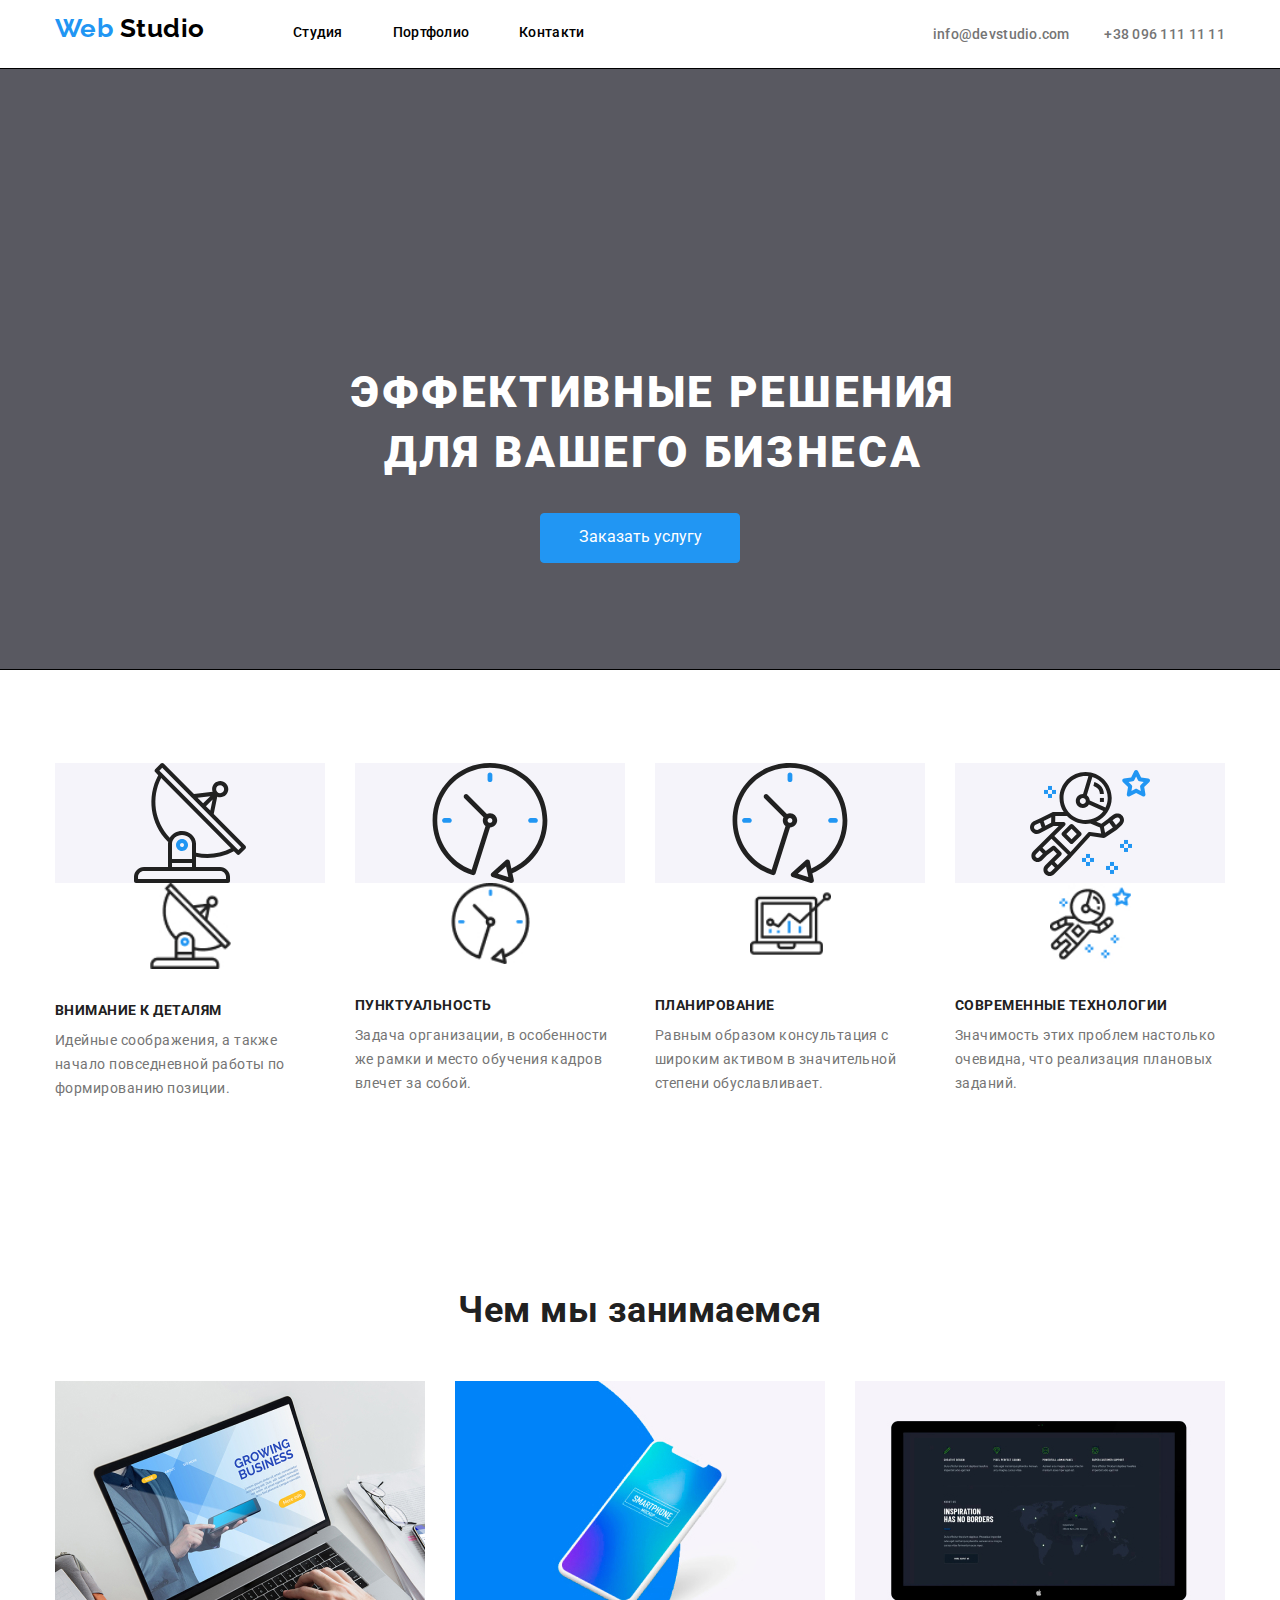
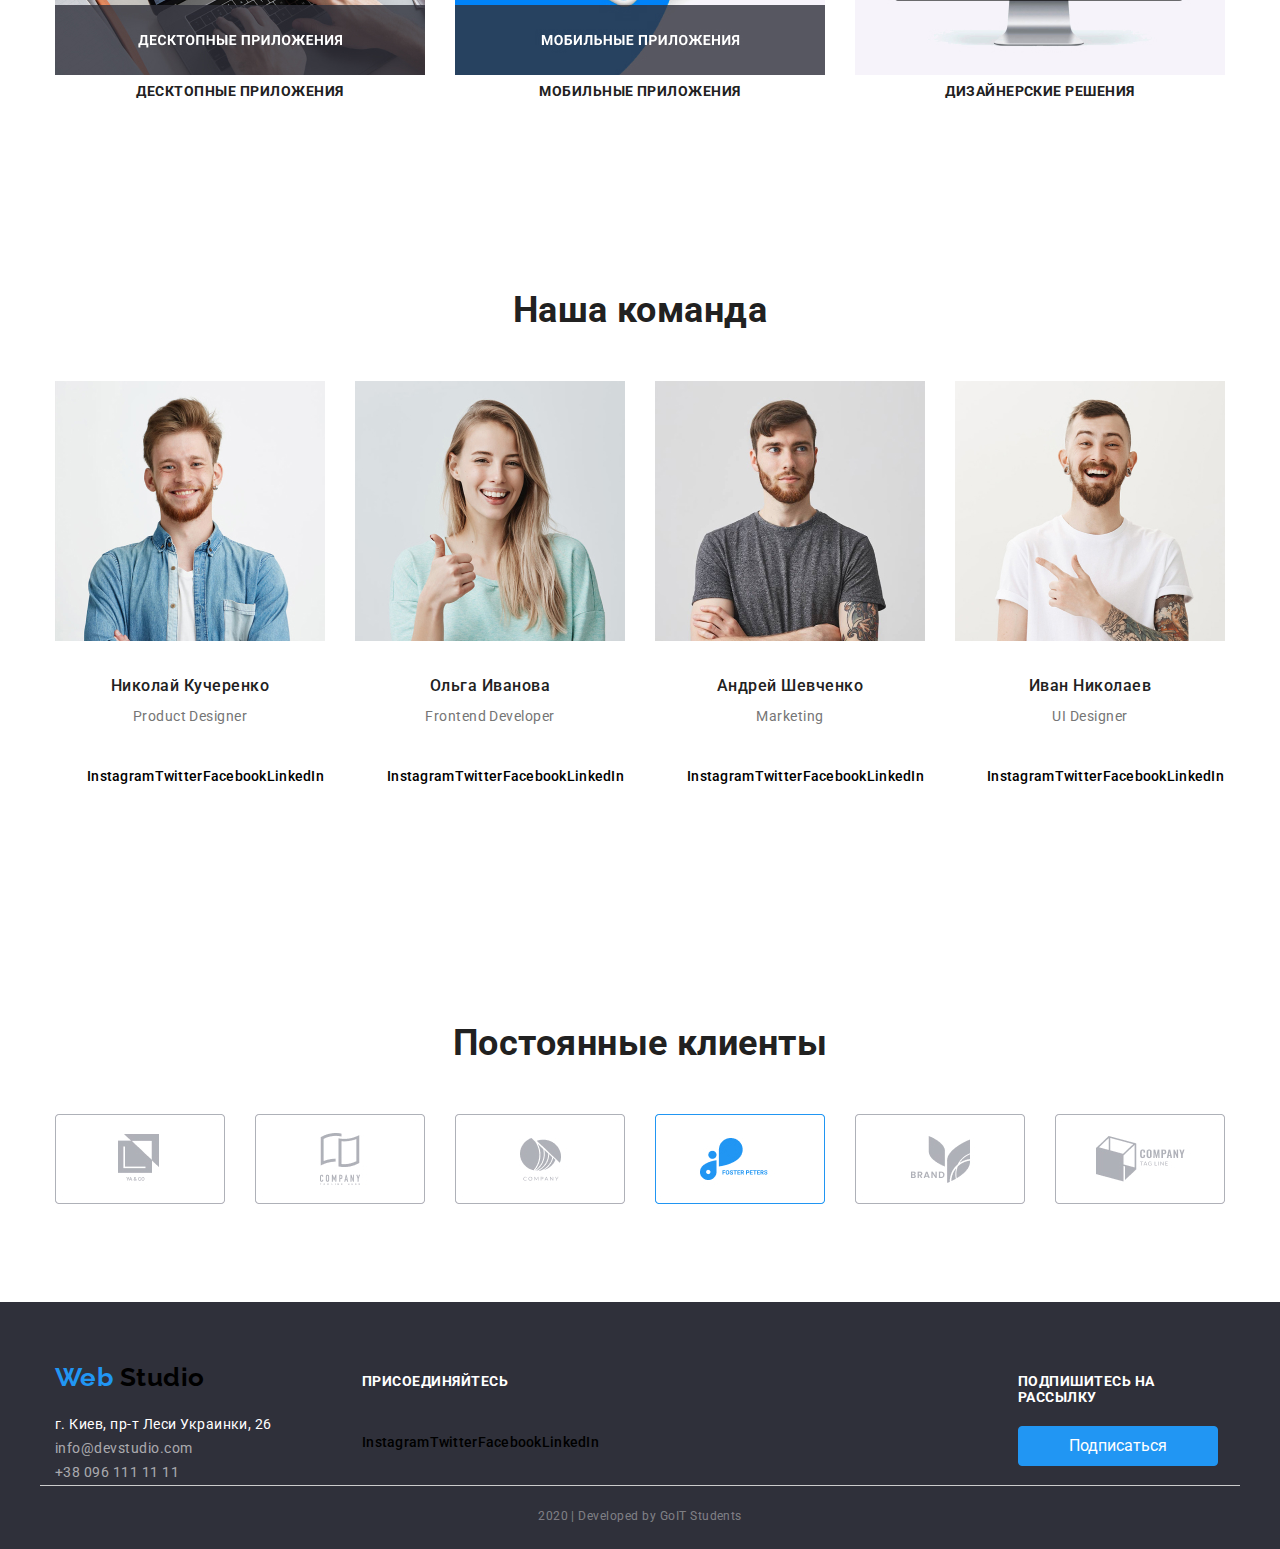
==== index.html @ 4e559828 "work 4 redaction 1" ====
<!DOCTYPE html>
<html lang="en">
<head>
    <meta charset="UTF-8">
    <meta name="viewport" content="width=device-width, initial-scale=1.0">
    <title>Document</title>
    <link href="https://fonts.googleapis.com/css2?family=Raleway:wght@700&family=Roboto:wght@400;500;700;900&display=swap" rel="stylesheet">
    <link rel="stylesheet" href="https://cdnjs.cloudflare.com/ajax/libs/modern-normalize/0.6.0/modern-normalize.min.css">
    <link rel="stylesheet" href="./css/styles.css">
</head>
<body>
    <header class="container container-header">
        <nav class="container-nav">
            <a href="./index.html" class="logo">
                <span class="logo-blue">Web</span>
                <span class="logo-black">Studio</span>
            </a>
            <ul class="site-nav list">
                <li class="item"><a href="./index.html" class="link current">Студия</a></li>
                <li class="item"><a href="./portfolio.html" class="link">Портфолио</a></li>
                <li class="item"><a href="" class="link">Контакти</a></li>
            </ul>
        </nav>
        <address class="contacts">
            <a href="mailto:info@devstudio.com" class="link contact">info@devstudio.com</a>
            <a href="tel:+38096111111" class="link contact">+38 096 111 11 11</a>
        </address>
    </header>
    <main>
        <section class="section-hero">
            <div class="container container-hero">
                <h1 class="hero-title">Эффективные решения для вашего бизнеса</h1>
                <button type="button" class="button">Заказать услугу</button>
            </div>
        </section>
        <section>
            <div class="container container-mesedg">
                <ul class="list">
                    <li class="list-item mesedg icon-antena">
                        <img src="./images/antena.jpg" alt="" class="foto-mesedg">
                        <h3 class="section-title">Внимание к деталям</h3>
                        <p class="section-text">Идейные соображения, а также начало повседневной работы по формированию позиции.</p>
                    </li>
                    <li class="list-item mesedg icon-clock">
                        <img src="./images/clock.jpg" alt="" class="foto-mesedg">
                        <h3 class="section-title">Пунктуальность</h3>
                        <p class="section-text">Задача организации, в особенности же рамки и место обучения кадров влечет за собой.</p>
                    </li>
                    <li class="list-item mesedg icon-diagram">
                        <img src="./images/diagram.jpg" alt="" class="foto-mesedg">
                        <h3 class="section-title">Планирование</h3>
                        <p class="section-text">Равным образом консультация с широким активом в значительной степени обуславливает.</p>
                    </li>
                    <li class="list-item mesedg icon-astronaut">
                        <img src="./images/astronaut.jpg" alt="" class="foto-mesedg">
                        <h3 class="section-title">Современные технологии</h3>
                        <p class="section-text">Значимость этих проблем настолько очевидна, что реализация плановых заданий.</p>
                    </li>
                </ul>
            </div>
        </section>
        <section>
            <div class="container container-robota">
                <h2 class="section-titles robota">Чем мы занимаемся</h2>
                <ul class="list">
                    <li class="list-item program">
                        <img src="./images/box1.jpg" alt="" class="foto-program">
                        <h3><a href="" class="section-cod">Десктопные приложения</a></h3> 
                    </li>
                    <li class="list-item program">
                        <img src="./images/box2.jpg" alt="" class="foto-program">
                        <h3><a href="" class="section-cod">Мобильные приложения</a></h3> 
                    </li>
                    <li class="list-item program">
                        <img src="./images/box3.jpg" alt="" class="foto-program">
                        <h3><a href="" class="section-cod">Дизайнерские решения</a></h3> 
                    </li>
                </ul>
            </div>
        </section>
        <section>
            <div class="container container-comanda">
                <h2 class="section-titles">Наша команда</h2>
                <ul class="site-nav list">
                    <li class="list-item fotos">
                        <img src="./images/img(1).jpg" alt="" class="foto-name">
                        <h3 class="section-name">Николай Кучеренко</h3>
                        <p class="section-tex">Product Designer</p>
                        <ul class="list list-name">
                            <li ><a href="" class="link">Instagram</a></li>
                            <li><a href="" class="link">Twitter</a></li>
                            <li><a href="" class="link">Facebook</a></li>
                            <li><a href="" class="link">LinkedIn</a></li> 
                        </ul>
                    </li>
                    <li class="list-item fotos">
                        <img src="./images/img(2).jpg" alt="" class="foto-name">
                        <h3 class="section-name">Ольга Иванова</h3>
                        <p class="section-tex">Frontend Developer</p>
                        <ul class="list list-name">
                            <li><a href="" class="link">Instagram</a></li>
                            <li><a href="" class="link">Twitter</a></li>
                            <li><a href="" class="link">Facebook</a></li>
                            <li><a href="" class="link">LinkedIn</a></li> 
                        </ul>
                    </li>
                    <li class="list-item fotos">
                        <img src="./images/img(3).jpg" alt="" class="foto-name">
                        <h3 class="section-name">Андрей Шевченко</h3>
                        <p class="section-tex">Marketing</p>
                        <ul class="list list-name">
                            <li><a href="" class="link">Instagram</a></li>
                            <li><a href="" class="link">Twitter</a></li>
                            <li><a href="" class="link">Facebook</a></li>
                            <li><a href="" class="link">LinkedIn</a></li> 
                        </ul>
                    </li>
                    <li class="list-item fotos">
                        <img src="./images/img(4).jpg" alt="" class="foto-name">
                        <h3 class="section-name">Иван Николаев</h3>
                        <p class="section-tex">UI Designer</p>
                        <ul class="list list-name">
                            <li><a href="" class="link">Instagram</a></li>
                            <li><a href="" class="link">Twitter</a></li>
                            <li><a href="" class="link">Facebook</a></li>
                            <li><a href="" class="link">LinkedIn</a></li> 
                        </ul>
                    </li>
                </ul>
            </div>
        </section>
        <section>
            <div class="container container-client">
                <h2 class="section-titles clienty">Постоянные клиенты</h2>
                    <ul class="site-nav list clients">
                        <li class="list-item client"><a href="aaa"><img src="./images/Client1.jpg" alt=""></a></li>
                        <li class="list-item client"><a href="aaa"><img src="./images/Client2.jpg" alt=""></a></li>
                        <li class="list-item client"><a href="aaa"><img src="./images/Client3.jpg" alt=""></a></li>
                        <li class="list-item client"><a href="aaa"><img src="./images/Client4.jpg" alt=""></a></li>
                        <li class="list-item client"><a href="aaa"><img src="./images/Client5.jpg" alt=""></a></li>
                        <li class="list-item client"><a href="aaa"><img src="./images/Client6.jpg" alt=""></a></li>
                    </ul>
            </div>
        </section>
    </main>
    <footer class="footer">
        <div class="container page-footer">
            <div class="container-address">
                <a href="./index.html" class="logo logo-footer">
                    <span class="logo-blue">Web</span>
                    <span class="logo-black">Studio</span>
                </a>
                <address>
                    <ul>
                        <li class="lis"><p class="footer-address">г. Киев, пр-т Леси Украинки, 26</p></li>
                        <li class="lis"><a href="mailto:info@devstudio.com" class="footer-contact">info@devstudio.com</a></li>
                        <li class="lis"><a href="tel:+38096111111" class="footer-contact">+38 096 111 11 11</a></li>
                    </ul>
                </address>
            </div>
            <div class="inst">
                <h3 class="footer-title insts">Присоединяйтесь</h3>
                <ul class="site-nav list footer-ul">
                    <li><a href="" class="link">Instagram</a></li>
                    <li><a href="" class="link">Twitter</a></li>
                    <li><a href="" class="link">Facebook</a></li>
                    <li><a href="" class="link">LinkedIn</a></li> 
                </ul>
            </div>
            <div class="mail">
                <h3 class="footer-title mails">Подпишитесь на рассылку</h3>
                <button type="button" class="buttons">Подписаться</button>
            </div>
        </div>
        <p class="avtor">2020 | Developed by GoIT Students</p>
    </footer>
</body>
</html>
---- css/styles.css ----
:root {
    --primary-text-color: #757575;
    --title-text-color: #212121;
    --accent-color: #2196F3;
    --primary-white-color: #ffffff;
    --link-color: #000000;
}

/*Стили для index.html*/
* {
    margin: 0;
    padding: 0;
    box-sizing: border-box;
}

body {
    background-color: var(--primary-white-color);
    color: var(--primary-text-color);
    font-family: Roboto;
    letter-spacing: 0.03em;
}

.list {
    display: flex;
    padding-top: 0;
    padding-bottom: 0;
    padding-left: 0;
    padding-right: 0;
    list-style: none;
}

.list-item {
    box-sizing: border-box;
    margin-left: 30px;
}

.container {
    width: 1200px;
    padding-left: 15px;
    padding-right: 15px;
}

.container-header {
    display: flex;
    align-items: center;
    margin-left: auto;
    margin-right: auto;
}

.container-nav {
    display: flex;
    align-items: baseline;
}

a {
    text-decoration: none;
}

.logo {
    width: 153px;
    margin-right: 85px;
    margin-bottom: 25px;

    color: var(--link-color);
    font-family: Raleway;
    font-weight: bold;
    font-size: 26px;
    line-height: 1.19;
}

.logo-blue {
    color: var(--accent-color);
}

.logo-black {
    color: var(--link-color);
}

.site-nav .item {
    margin-right: 50px;
}

.site-nav .item:last-child {
    margin-right: 0;
}

.site-nav .link {
    display: block;
    margin-top: 32px;
    margin-bottom: 32px;

    color: var(--link-color);
    font-weight: 500;
    font-size: 14px;
    line-height: 1.14px;
    letter-spacing: 0.02em;
}

.site-nav .link:hover,
.site-nav .link:focus {
    color: var(--accent-color);
}

.site-nav .link .current {
    color: var(--accent-color);
}

.contact {
    margin-right: 30px;
    margin-top: 32px;
    margin-bottom: 32px;

    color: var(--primary-text-color);
    font-family: Roboto;
    font-weight: 500;
    font-size: 14px;
    line-height: 1.14;
    letter-spacing: 0.02em;
    font-style: normal;
}

.contact:last-child {
    margin-right: 0;
}

.contact:hover,
.contact:focus {
    color: var(--accent-color);
}

.contacts {
    margin-left: auto;
}

/*Контейнери*/

.section-hero {
    max-width: 1600px;
    height: 600px;
    margin-left: auto;
    margin-right: auto;
    outline: 1px solid black;
    background-image: linear-gradient( 
        to right,
        rgba(47, 48, 58, 0.8)
        rgba(47, 48, 58, 0.8)
        ),
        url("../images/Header\(1\).jpg");
    background-repeat: no-repeat;
    background-position: center;
    background-size: cover;   
    color: var(--primary-white-color);
    background-color: rgba(47, 48, 58, 0.8);
}



.container-hero {
    margin-left: auto;
    margin-right: auto;
    text-align: center;
    padding-top: 94px;
    padding-bottom: 94px;
}

.hero-title {
    width: 696px;
    margin-left: 250px;
    margin-top: 200px;
    margin-bottom: 30px;
    
    color: var(--primary-white-color);
    font-weight: 900;
    font-size: 44px;
    line-height: 1.36;
    text-align: center;
    letter-spacing: 0.06em;
    text-transform: uppercase;   
}

.button {
    display: inline-block;
    min-width: 200px;
    height: 50px;
    margin-bottom: 200px;

    color: var(--primary-white-color);
    border: 1px solid var(--accent-color);
    border-radius: 4px;
    background-color: var(--accent-color);
    text-align: center;
}

.button.primary {
    color: var(--primary-white-color);
    background: var(--accent-color);
}

.button.secondary {
    color: var(--accent-color);
    background-color: var(--primary-white-color);
}

.container-mesedg {
    display: flex;
    margin-left: auto;
    margin-right: auto;
    text-align: center;
    justify-content: space-between;
    padding-top: 94px;
    padding-bottom: 94px;
}

.mesedg {
    width: calc((100% - 30px * 3) / 4);
    margin-right: 30px;
    margin-left: 0;   
}

.mesedg:last-child {
    margin-right: 0;
}

.mesedg::before {
    display: block;
    content: "";
    height: 120px;
    background-image: url("../images/astronaut.png");
    background-size: contain;
    background-repeat: no-repeat;
    background-position: center;
    background-color: #F5F4FA;
}

.icon-antena::before {
    background-image: url("../images/antenna.svg");
}

.icon-clock::before {
    background-image: url("../images/clock.svg");
}

.icon-diagram::before {
    background-image: url("../images/clock.svg");
}

.icon-astronaut::before {
    background-image: url("../images/astronaut.svg");
}

.foto-mesedg {
    width: 81px;
    margin-bottom: 30px;
}

.section-title {
    width: 270px;
    text-align: left;
    margin-bottom: 10px;
    

    color: var(--title-text-color);
    font-weight: 700;
    font-size: 14px;
    line-height: 1.14;
    text-transform: uppercase;
}

.section-text {
    width: 270px;
    text-align: left;

    color: var(--primary-text-color);
    font-weight: 400;
    font-size: 14px;
    line-height: 1.71;
}

.container-robota {
    margin-left: auto;
    margin-right: auto;
    text-align: center;
    padding-top: 94px;
    padding-bottom: 94px;
}

.section-titles {
    margin-bottom: 50px;

    color: var(--title-text-color);
    font-weight: 700;
    font-size: 36px;
    line-height: 1.17;
    text-align: center;
}

.program {
    width: calc((100% - 30px * 2) / 3);
    margin-right: 30px;
    margin-left: 0;
}

.foto-program {
    width: 370px;
}

.section-cod {
    margin-top: 27px;
    margin-bottom: 27px;

    color: var(--title-text-color);
    font-weight: 700;
    font-size: 14px;
    line-height: 16px;
    text-align: center;
    text-transform: uppercase;
}

.container-comanda {
    margin-left: auto;
    margin-right: auto;
    text-align: center;
    padding-top: 94px;
    padding-bottom: 94px;
}

.comanda {
    width: 264px;
}

.fotos {
    width: calc((100% - 30px * 3) / 4);
    margin-right: 30px;
    margin-left: 0;
}

.fotos:last-child {
    margin-right: 0;
}

.foto-name {
    width: 270px;
    height: 260px;
    margin-bottom: 30px;
}

.section-name {
    margin-bottom: 10px;
    margin-right: auto;
    margin-left: auto;


    color: var(--title-text-color);
    font-weight: 500;
    font-size: 16px;
    line-height: 1.19;
    text-align: center;
}

.section-tex {
    margin-bottom: 16px;
    margin-left: auto;
    margin-right: auto;

    color: var(--primary-text-color);
    font-weight: 400;
    font-size: 14px;
    line-height: 1.71;
    text-align: center;
}

.list-name {
    width: 206px;
    margin-bottom: 24px;
    margin-left: 32px;
}

.container-client {
    margin-left: auto;
    margin-right: auto;
    text-align: center;
    padding-top: 94px;
    padding-bottom: 94px;
}

.clients {
    display: flex;
    margin-left: auto;
    margin-right: auto;
}

.client {
    width: 170px;
    margin-right: 30px;
    margin-left: 0;
}


/*Футер*/

.footer {
    color: var(--primary-white-color);
    background-color:  #2F303A;
}

.page-footer {
    display: flex;
    justify-content: space-between;
    align-items: baseline;
    border-bottom: 1px solid #ccc;
    margin-left: auto;
    margin-right: auto;
}

.logo-footer {
    display: block;
    width: 153px;
    margin-bottom: 20px;
}

.lis {
    list-style: none;
}

.footer-address {
    width: 231px;

    color: var(--primary-white-color);
    font-weight: 400;
    font-size: 14px;
    line-height: 1.71;
    font-style: normal;
}

.footer-contact {
    width: 231px;

    color: rgba(255, 255, 255, 0.6);
    font-weight: 400;
    font-size: 14px;
    line-height: 1.71;
    font-style: normal;
}

.inst {
    display: block;
    width: 206px;
    margin-left: 69px;
    margin-top: 72px;
}

.footer-title {
    color: var(--primary-white-color);
    font-weight: 700;
    font-size: 14px;
    line-height: 1.14;
    text-transform: uppercase;
}

.insts {
    width: 145px;
    margin-bottom: 20px;
}

.footer-ul {
    width: 206px;
}

 .mail {
    display: block;
    width: 570px;
    margin-left: 450px;
 }

 .mails {
    width: 219px;
    margin-bottom: 20px;
 }

 .buttons {
    display: inline-block;
    border-radius: 4px;
    padding: 10px 32px;
    min-width: 200px;
    

    color: var(--primary-white-color);
    border: 1px solid var(--accent-color);
    background-color: var(--accent-color);
    text-align: center;
}

.buttons::after {
    width: 20px;
    height: 20px;
    content: "";
    background-image: url("../images/icon-send.png");
    background-image: url("../images/smartphone.svg");
    background-size: contain;
}

.avtor {
    display: block;
    width: 310px;
    padding-top: 18px;
    padding-bottom: 21px;
    margin: auto;
    
    
    color: rgba(255, 255, 255, 0.4);
    font-size: 12px;
    line-height: 2;
    text-align: center;
}


/*Стили для portfolio
.html*/

.container-work {
    margin-left: auto;
    margin-right: auto;
    text-align: center;
    padding-top: 93px;
    padding-bottom: 94px;
}

.wors {
    display: none;
}

.work-buttons {
    width: 611px;
    margin-bottom: 34px;
    margin-left: auto;
    margin-right: auto;
}

.list-button {
    margin-right: 8px;
    margin-left: 0;
}

.work-button {
    min-width: 128px;
    height: 38px;

    color: var(--title-text-color);
    font-weight: 500;
    font-size: 16px;
    line-height: 1.62;
    text-align: center;
}

.work-button:hover,
.work-button:focus {
    color: var(--primary-white-color);
    background-color: var(--accent-color);
}

.flex-container {
    display: flex;
    flex-wrap: wrap;
    margin: -15px;
}

.flex-element {
    width: 370px;
    margin: 15px;
}

.foto {
    display: block;
}

.work-title {
    width: 322px;
    margin-top: 0;
    margin-bottom: 4px;
    margin-right: 24px;
    margin-left: 24px;

    color: var(--title-text-color);
    font-weight: 700;
    font-size: 18px;
    line-height: 2.0;
    letter-spacing: 0.06em;
    text-align: left;
}

.work-name {
    width: 322px;
    margin-top: 0;
    margin-bottom: 20px;
    margin-right: 24px;
    margin-left: 24px;

    color: var(--primary-text-color);
    font-weight: 400;
    font-size: 16px;
    line-height: 1.187;
    text-align: left;
}

.text {
    width: 332px;
    margin-top: auto;
    margin-bottom: auto;
    margin-right: 24px;
    margin-left: 24px;

    color: var(--primary-white-color);
    font-weight: 400;
    font-size: 18px;
    line-height: 1.56;
    background-color: #757575;
    text-align: left;
}
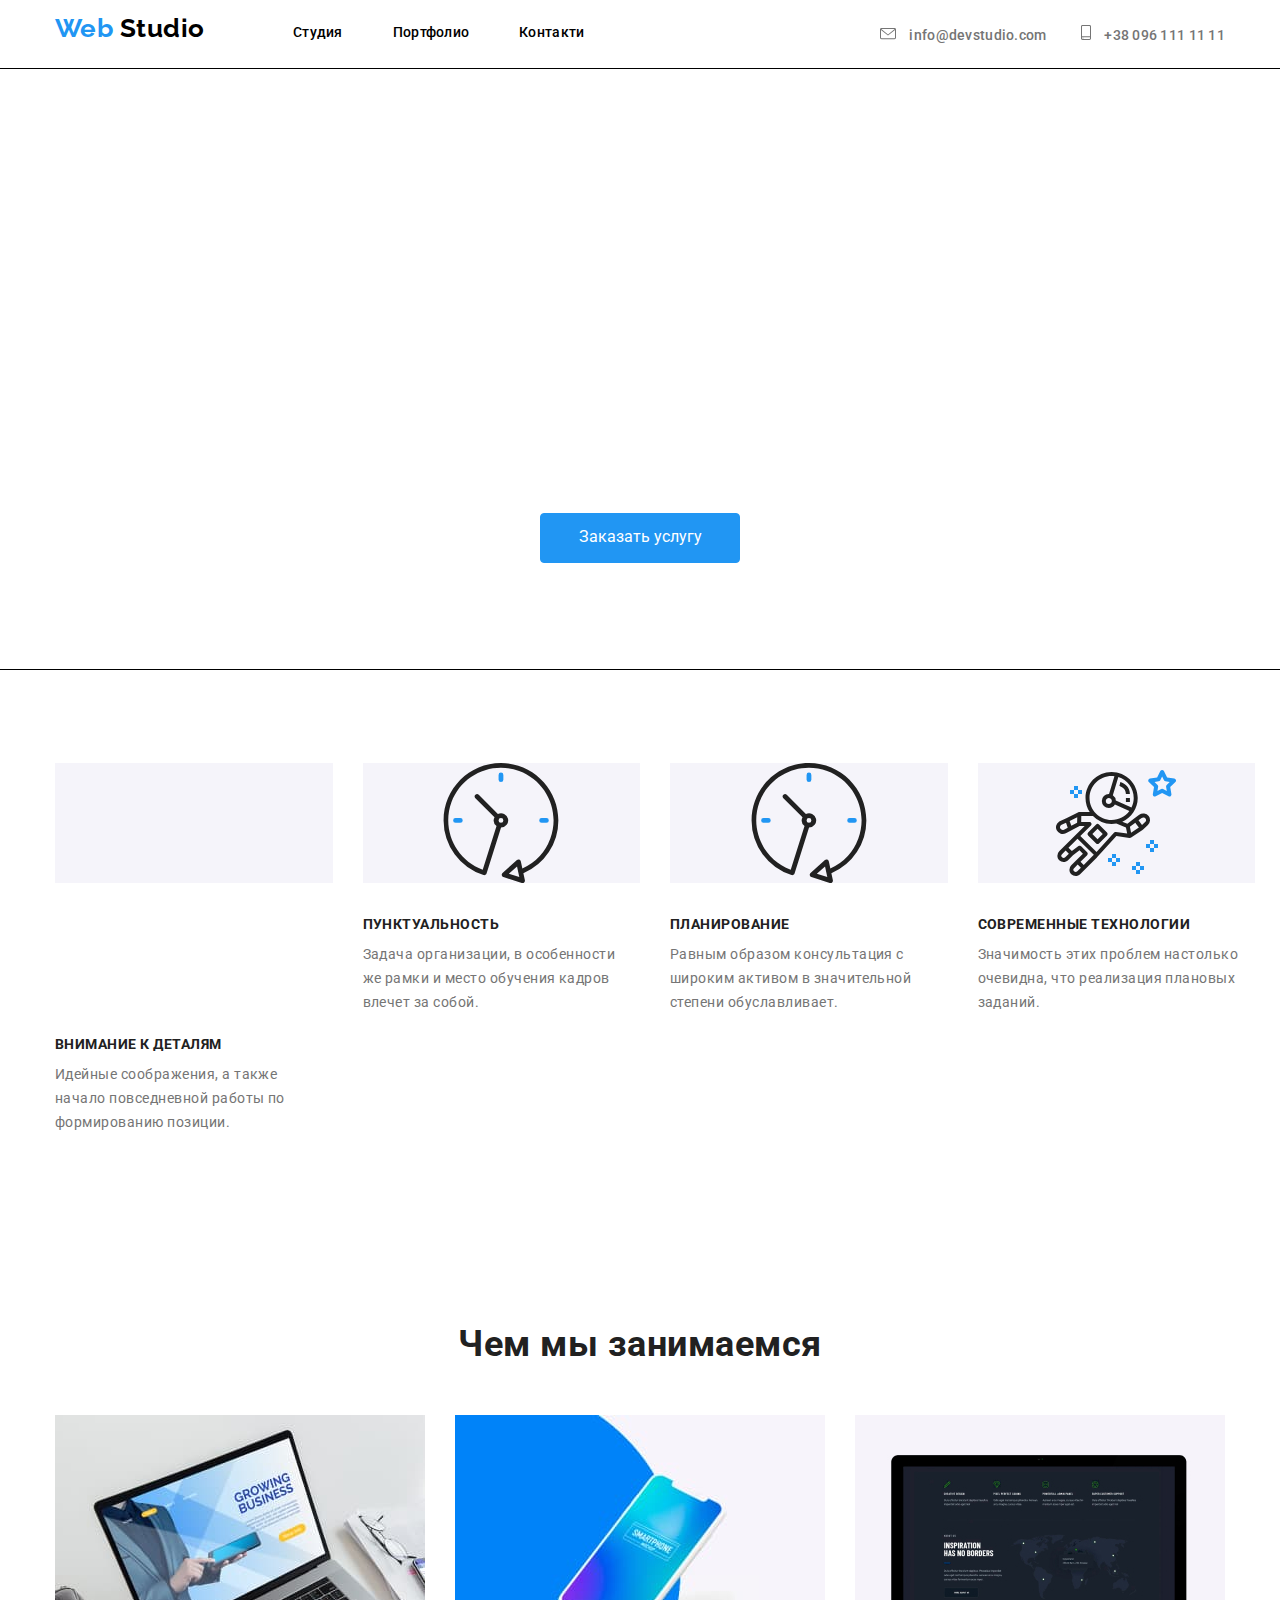
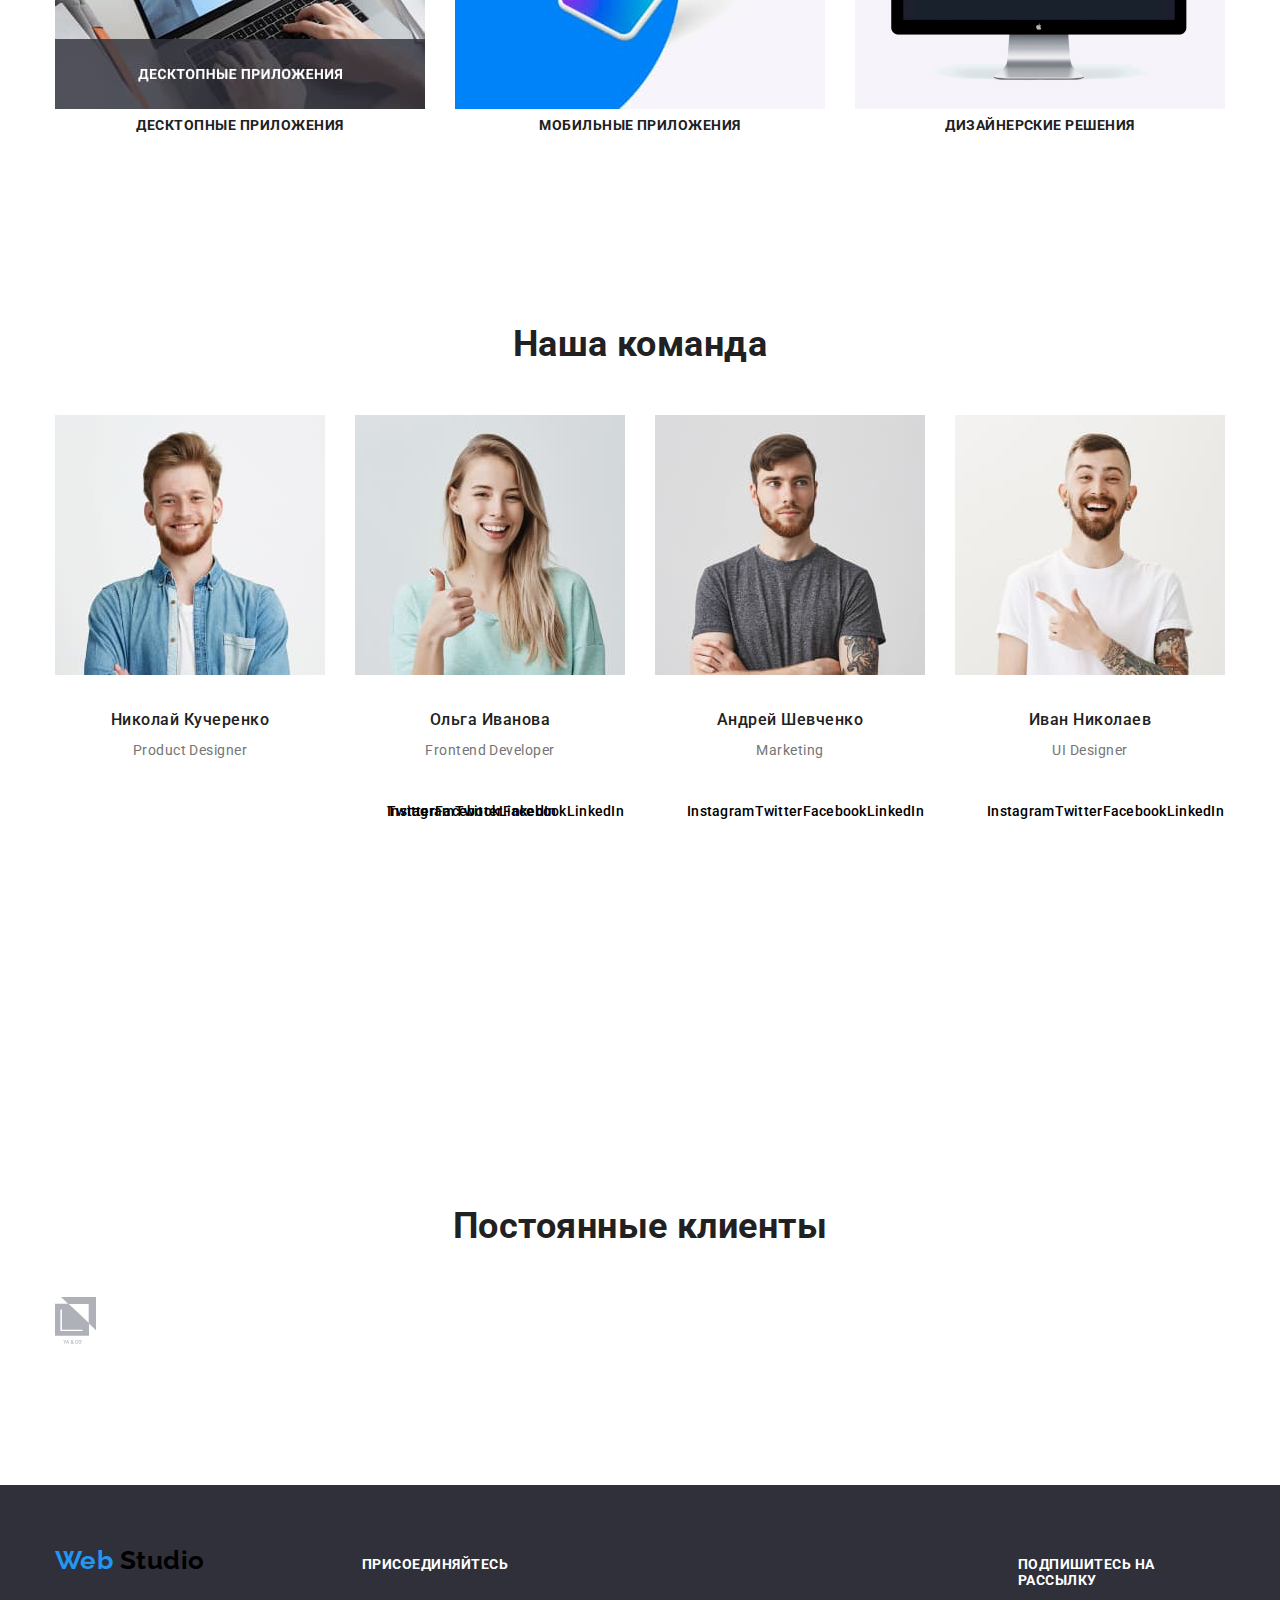
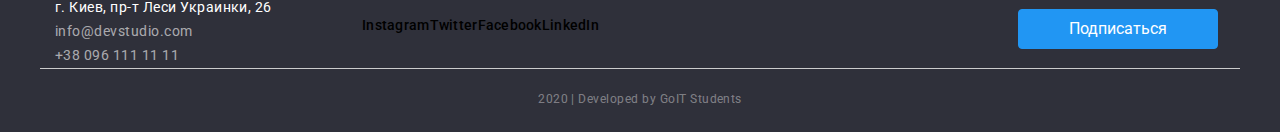
==== commit 97e25230: "redaction 3" ====
--- a/index.html
+++ b/index.html
@@ -22,8 +22,16 @@
             </ul>
         </nav>
         <address class="contacts">
-            <a href="mailto:info@devstudio.com" class="link contact">info@devstudio.com</a>
-            <a href="tel:+38096111111" class="link contact">+38 096 111 11 11</a>
+            <a href="mailto:info@devstudio.com" class="link contact">
+                <svg class="mail-icon">
+                    <use href="./images/sprite/mail"></use>
+                </svg>
+                info@devstudio.com</a>
+            <a href="tel:+38096111111" class="link contact">
+                <svg class="tel-icon">
+                    <use href="./images/symbol-defs.svg#tel"></use>
+                </svg>
+                +38 096 111 11 11</a>
         </address>
     </header>
     <main>
@@ -37,7 +45,9 @@
             <div class="container container-mesedg">
                 <ul class="list">
                     <li class="list-item mesedg icon-antena">
-                        <img src="./images/antena.jpg" alt="" class="foto-mesedg">
+                        <svg>
+                            <use href="./images/symbol-defs.svg#diagram"></use>
+                        </svg>
                         <h3 class="section-title">Внимание к деталям</h3>
                         <p class="section-text">Идейные соображения, а также начало повседневной работы по формированию позиции.</p>
                     </li>
@@ -83,18 +93,24 @@
                 <h2 class="section-titles">Наша команда</h2>
                 <ul class="site-nav list">
                     <li class="list-item fotos">
-                        <img src="./images/img(1).jpg" alt="" class="foto-name">
+                        <img src="./images/comanda1.jpg" alt="" class="foto-name">
                         <h3 class="section-name">Николай Кучеренко</h3>
                         <p class="section-tex">Product Designer</p>
                         <ul class="list list-name">
-                            <li ><a href="" class="link">Instagram</a></li>
-                            <li><a href="" class="link">Twitter</a></li>
-                            <li><a href="" class="link">Facebook</a></li>
-                            <li><a href="" class="link">LinkedIn</a></li> 
-                        </ul>
-                    </li>
-                    <li class="list-item fotos">
-                        <img src="./images/img(2).jpg" alt="" class="foto-name">
+                            <li>
+                                <a href="" class="link">
+                                    <svg class="link-icon">
+                                        <use href="./images/symbol-defs.svg#instagram"></use>
+                                    </svg>
+                                </a>
+                            </li>
+                            <li><a href="" class="link">Twitter</a></li>
+                            <li><a href="" class="link">Facebook</a></li>
+                            <li><a href="" class="link">LinkedIn</a></li> 
+                        </ul>
+                    </li>
+                    <li class="list-item fotos">
+                        <img src="./images/comanda2.jpg" alt="" class="foto-name">
                         <h3 class="section-name">Ольга Иванова</h3>
                         <p class="section-tex">Frontend Developer</p>
                         <ul class="list list-name">
@@ -105,7 +121,7 @@
                         </ul>
                     </li>
                     <li class="list-item fotos">
-                        <img src="./images/img(3).jpg" alt="" class="foto-name">
+                        <img src="./images/comanda3.jpg" alt="" class="foto-name">
                         <h3 class="section-name">Андрей Шевченко</h3>
                         <p class="section-tex">Marketing</p>
                         <ul class="list list-name">
@@ -116,7 +132,7 @@
                         </ul>
                     </li>
                     <li class="list-item fotos">
-                        <img src="./images/img(4).jpg" alt="" class="foto-name">
+                        <img src="./images/comanda4.jpg" alt="" class="foto-name">
                         <h3 class="section-name">Иван Николаев</h3>
                         <p class="section-tex">UI Designer</p>
                         <ul class="list list-name">
@@ -133,12 +149,18 @@
             <div class="container container-client">
                 <h2 class="section-titles clienty">Постоянные клиенты</h2>
                     <ul class="site-nav list clients">
-                        <li class="list-item client"><a href="aaa"><img src="./images/Client1.jpg" alt=""></a></li>
-                        <li class="list-item client"><a href="aaa"><img src="./images/Client2.jpg" alt=""></a></li>
-                        <li class="list-item client"><a href="aaa"><img src="./images/Client3.jpg" alt=""></a></li>
-                        <li class="list-item client"><a href="aaa"><img src="./images/Client4.jpg" alt=""></a></li>
-                        <li class="list-item client"><a href="aaa"><img src="./images/Client5.jpg" alt=""></a></li>
-                        <li class="list-item client"><a href="aaa"><img src="./images/Client6.jpg" alt=""></a></li>
+                        <li class="list-item client">
+                            <a href="aaa" class="box-icon">
+                                <svg class="client-icon">
+                                    <use href="./images/symbol-defs.svg#logo1"></use>
+                                </svg>
+                            </a>
+                        </li>
+                        <li class="list-item client"><a href="aaa"></a></li>
+                        <li class="list-item client"><a href="aaa"></a></li>
+                        <li class="list-item client"><a href="aaa"></a></li>
+                        <li class="list-item client"><a href="aaa"></a></li>
+                        <li class="list-item client"><a href="aaa"></a></li>
                     </ul>
             </div>
         </section>
--- a/css/styles.css
+++ b/css/styles.css
@@ -132,6 +132,20 @@
     margin-left: auto;
 }
 
+.mail-icon {
+    background-image: url("../images/mail.svg");
+    width: 16px;
+    height: 12px;
+    margin-right: 10px;
+}
+
+.tel-icon {
+    background-image: url("../images/tel.svg");
+    width: 10px;
+    height: 15px;
+    margin-right: 10px;
+}
+
 /*Контейнери*/
 
 .section-hero {
@@ -140,17 +154,12 @@
     margin-left: auto;
     margin-right: auto;
     outline: 1px solid black;
-    background-image: linear-gradient( 
-        to right,
-        rgba(47, 48, 58, 0.8)
-        rgba(47, 48, 58, 0.8)
-        ),
-        url("../images/Header\(1\).jpg");
+    background-image: 
+        url("../images/Header.jpg"),
+        url()
     background-repeat: no-repeat;
     background-position: center;
     background-size: cover;   
-    color: var(--primary-white-color);
-    background-color: rgba(47, 48, 58, 0.8);
 }
 
 
@@ -395,7 +404,19 @@
     margin-left: 0;
 }
 
-
+.box-icon:hover {
+    background-color: #2196F3;
+}
+
+.client-icon {
+    display: inline-block;
+    content: "";
+    background-image: url("../images/logo1.svg");
+    width: 170px;
+    height: 90px;
+    background-repeat: no-repeat;
+    
+}
 /*Футер*/
 
 .footer {
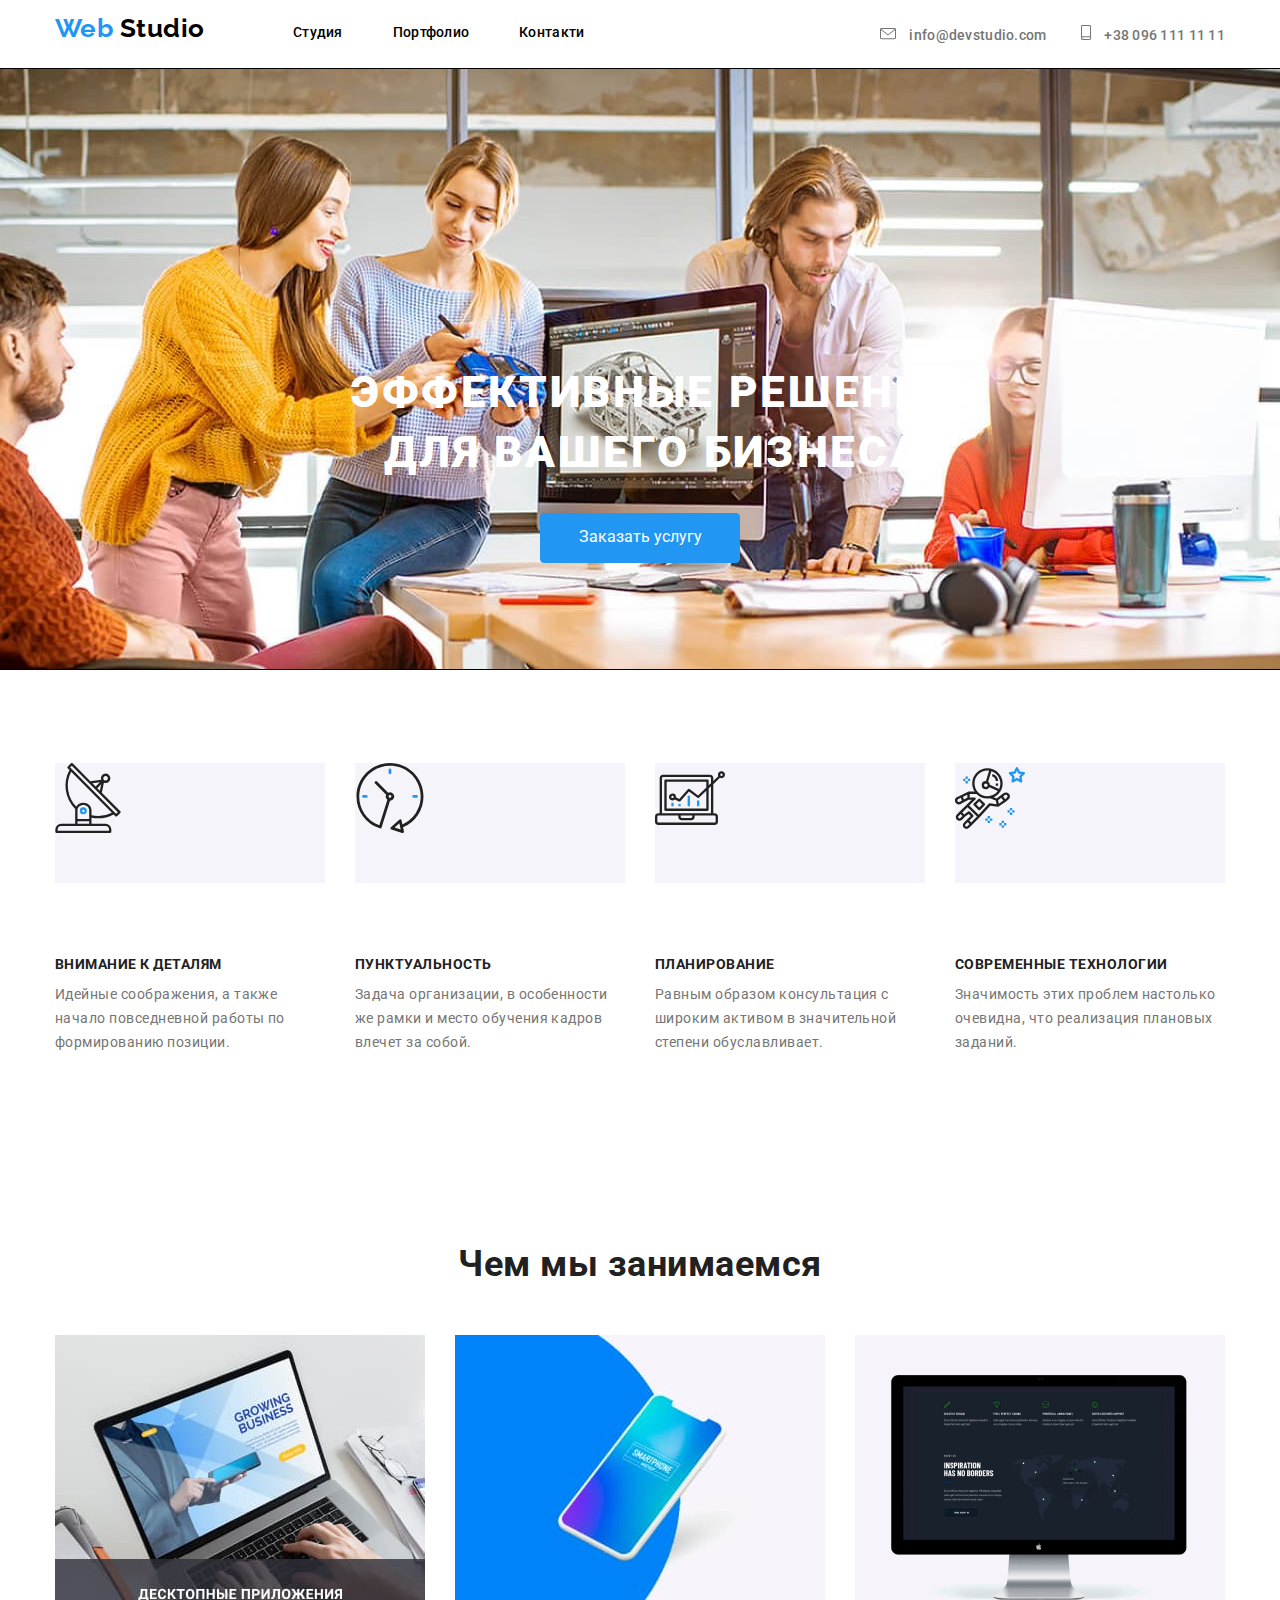
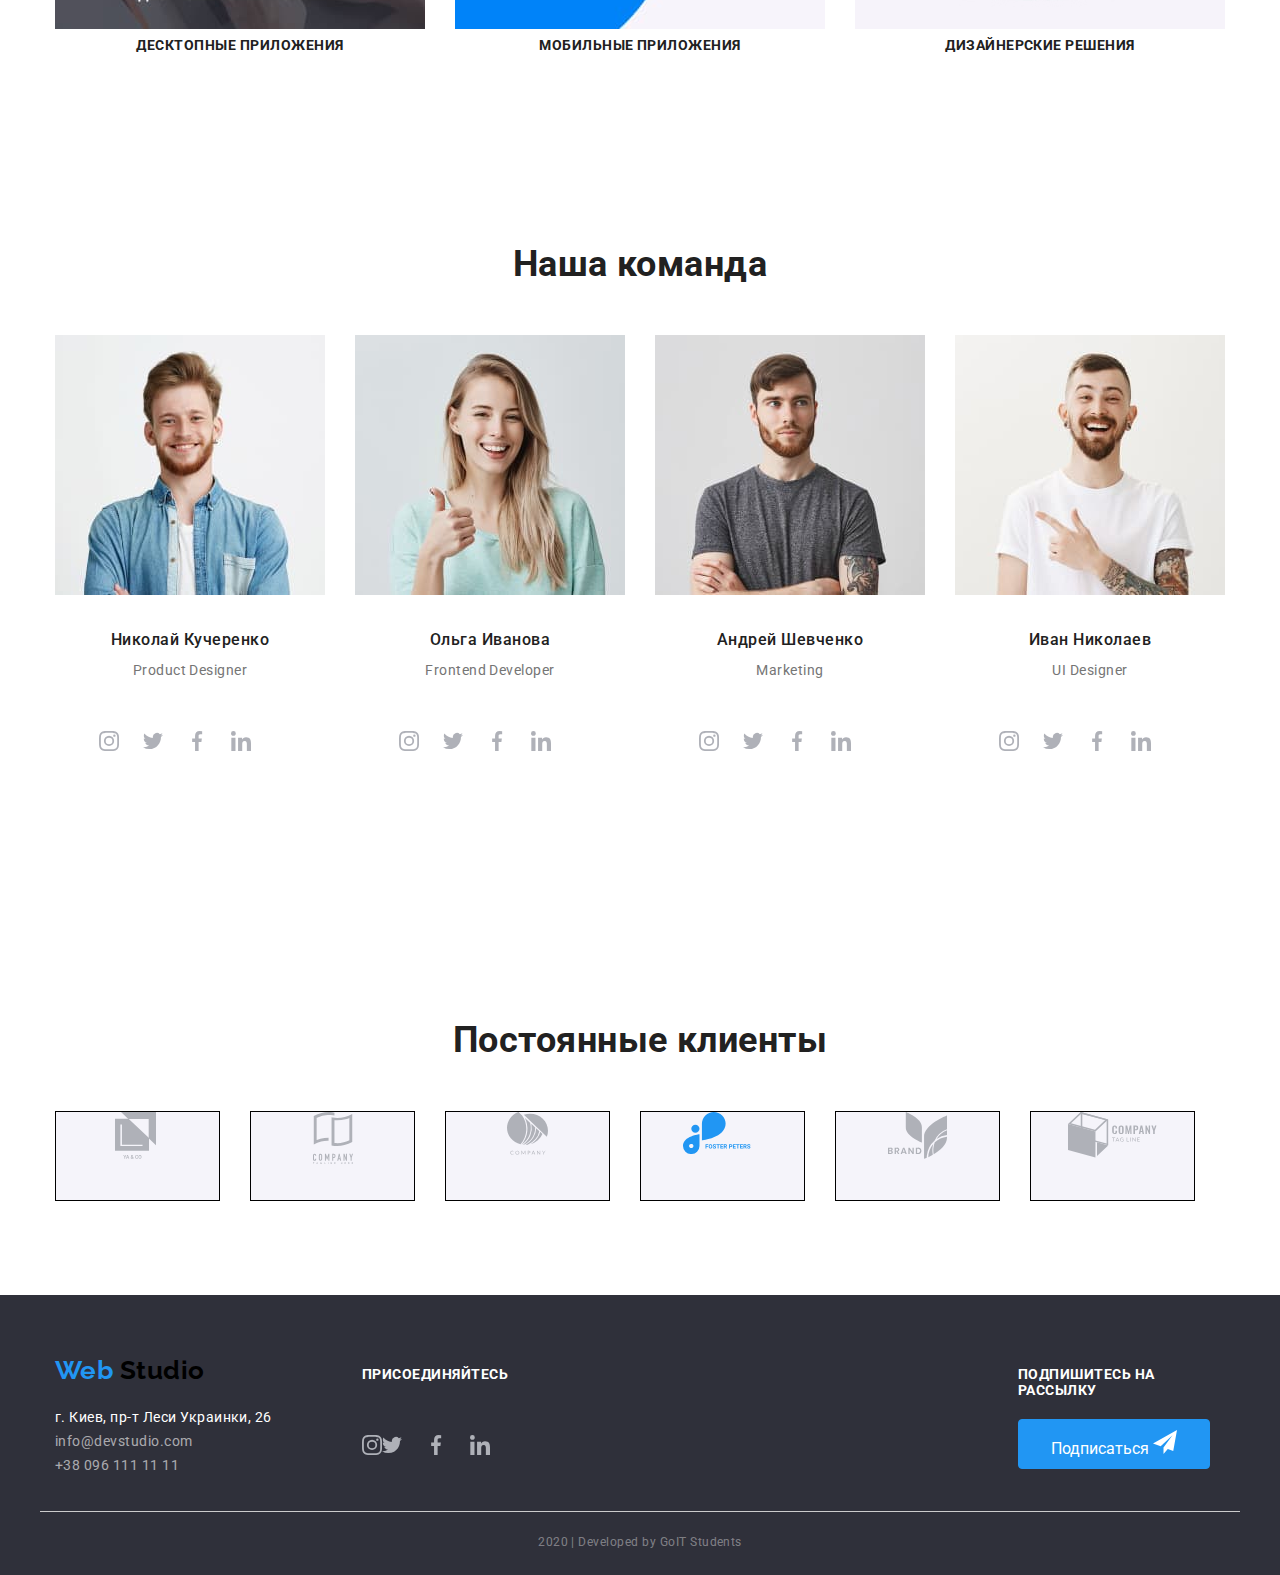
==== commit c52310fd: "redaction 4" ====
--- a/index.html
+++ b/index.html
@@ -24,12 +24,12 @@
         <address class="contacts">
             <a href="mailto:info@devstudio.com" class="link contact">
                 <svg class="mail-icon">
-                    <use href="./images/sprite/mail"></use>
+                    <use href="./images/sprite#mail"></use>
                 </svg>
                 info@devstudio.com</a>
             <a href="tel:+38096111111" class="link contact">
                 <svg class="tel-icon">
-                    <use href="./images/symbol-defs.svg#tel"></use>
+                    <use href="./images/sprite#tel"></use>
                 </svg>
                 +38 096 111 11 11</a>
         </address>
@@ -45,24 +45,30 @@
             <div class="container container-mesedg">
                 <ul class="list">
                     <li class="list-item mesedg icon-antena">
-                        <svg>
-                            <use href="./images/symbol-defs.svg#diagram"></use>
+                        <svg class="icon antena-icon">
+                            <use href="./images/sprite#antena"></use>
                         </svg>
                         <h3 class="section-title">Внимание к деталям</h3>
                         <p class="section-text">Идейные соображения, а также начало повседневной работы по формированию позиции.</p>
                     </li>
                     <li class="list-item mesedg icon-clock">
-                        <img src="./images/clock.jpg" alt="" class="foto-mesedg">
+                        <svg class="icon clock-icon">
+                            <use href="./images/sprite#clock"></use>
+                        </svg>
                         <h3 class="section-title">Пунктуальность</h3>
                         <p class="section-text">Задача организации, в особенности же рамки и место обучения кадров влечет за собой.</p>
                     </li>
                     <li class="list-item mesedg icon-diagram">
-                        <img src="./images/diagram.jpg" alt="" class="foto-mesedg">
+                        <svg class="icon diagram-icon">
+                            <use href="./images/sprite#diagram"></use>
+                        </svg>
                         <h3 class="section-title">Планирование</h3>
                         <p class="section-text">Равным образом консультация с широким активом в значительной степени обуславливает.</p>
                     </li>
                     <li class="list-item mesedg icon-astronaut">
-                        <img src="./images/astronaut.jpg" alt="" class="foto-mesedg">
+                        <svg class="icon astronaut-icon">
+                            <use href="./images/sprite#astronaut"></use>
+                        </svg>
                         <h3 class="section-title">Современные технологии</h3>
                         <p class="section-text">Значимость этих проблем настолько очевидна, что реализация плановых заданий.</p>
                     </li>
@@ -98,15 +104,33 @@
                         <p class="section-tex">Product Designer</p>
                         <ul class="list list-name">
                             <li>
-                                <a href="" class="link">
-                                    <svg class="link-icon">
-                                        <use href="./images/symbol-defs.svg#instagram"></use>
+                                <a href="" class="link in">
+                                    <svg class="inst-icon">
+                                        <use href="./images/sprite#instagram"></use>
                                     </svg>
                                 </a>
                             </li>
-                            <li><a href="" class="link">Twitter</a></li>
-                            <li><a href="" class="link">Facebook</a></li>
-                            <li><a href="" class="link">LinkedIn</a></li> 
+                            <li>
+                                <a href="" class="link in">
+                                    <svg class="twit-icon">
+                                        <use href="./images/sprite#twitter"></use>
+                                    </svg>
+                                 </a>
+                            </li>
+                            <li>
+                                <a href="" class="link in">
+                                    <svg class="fac-icon">
+                                        <use href="./images/sprite#facebook"></use>
+                                    </svg>
+                                 </a>
+                            </li>
+                            <li>
+                                <a href="" class="link in">
+                                    <svg class="ln-icon">
+                                        <use href="./images/sprite#linkedin"></use>
+                                    </svg>
+                                 </a>
+                            </li> 
                         </ul>
                     </li>
                     <li class="list-item fotos">
@@ -114,10 +138,34 @@
                         <h3 class="section-name">Ольга Иванова</h3>
                         <p class="section-tex">Frontend Developer</p>
                         <ul class="list list-name">
-                            <li><a href="" class="link">Instagram</a></li>
-                            <li><a href="" class="link">Twitter</a></li>
-                            <li><a href="" class="link">Facebook</a></li>
-                            <li><a href="" class="link">LinkedIn</a></li> 
+                            <li>
+                                <a href="" class="link in">
+                                    <svg class="inst-icon">
+                                        <use href="./images/sprite#instagram"></use>
+                                    </svg>
+                                </a>
+                            </li>
+                            <li>
+                                <a href="" class="link in">
+                                    <svg class="twit-icon">
+                                        <use href="./images/sprite#twitter"></use>
+                                    </svg>
+                                 </a>
+                            </li>
+                            <li>
+                                <a href="" class="link in">
+                                    <svg class="fac-icon">
+                                        <use href="./images/sprite#facebook"></use>
+                                    </svg>
+                                 </a>
+                            </li>
+                            <li>
+                                <a href="" class="link in">
+                                    <svg class="ln-icon">
+                                        <use href="./images/sprite#linkedin"></use>
+                                    </svg>
+                                 </a>
+                            </li> 
                         </ul>
                     </li>
                     <li class="list-item fotos">
@@ -125,10 +173,34 @@
                         <h3 class="section-name">Андрей Шевченко</h3>
                         <p class="section-tex">Marketing</p>
                         <ul class="list list-name">
-                            <li><a href="" class="link">Instagram</a></li>
-                            <li><a href="" class="link">Twitter</a></li>
-                            <li><a href="" class="link">Facebook</a></li>
-                            <li><a href="" class="link">LinkedIn</a></li> 
+                            <li>
+                                <a href="" class="link in">
+                                    <svg class="inst-icon">
+                                        <use href="./images/sprite#instagram"></use>
+                                    </svg>
+                                </a>
+                            </li>
+                            <li>
+                                <a href="" class="link in">
+                                    <svg class="twit-icon">
+                                        <use href="./images/sprite#twitter"></use>
+                                    </svg>
+                                 </a>
+                            </li>
+                            <li>
+                                <a href="" class="link in">
+                                    <svg class="fac-icon">
+                                        <use href="./images/sprite#facebook"></use>
+                                    </svg>
+                                 </a>
+                            </li>
+                            <li>
+                                <a href="" class="link in">
+                                    <svg class="ln-icon">
+                                        <use href="./images/sprite#linkedin"></use>
+                                    </svg>
+                                 </a>
+                            </li> 
                         </ul>
                     </li>
                     <li class="list-item fotos">
@@ -136,10 +208,34 @@
                         <h3 class="section-name">Иван Николаев</h3>
                         <p class="section-tex">UI Designer</p>
                         <ul class="list list-name">
-                            <li><a href="" class="link">Instagram</a></li>
-                            <li><a href="" class="link">Twitter</a></li>
-                            <li><a href="" class="link">Facebook</a></li>
-                            <li><a href="" class="link">LinkedIn</a></li> 
+                            <li>
+                                <a href="" class="link in">
+                                    <svg class="inst-icon">
+                                        <use href="./images/sprite#instagram"></use>
+                                    </svg>
+                                </a>
+                            </li>
+                            <li>
+                                <a href="" class="link in">
+                                    <svg class="twit-icon">
+                                        <use href="./images/sprite#twitter"></use>
+                                    </svg>
+                                 </a>
+                            </li>
+                            <li>
+                                <a href="" class="link in">
+                                    <svg class="fac-icon">
+                                        <use href="./images/sprite#facebook"></use>
+                                    </svg>
+                                 </a>
+                            </li>
+                            <li>
+                                <a href="" class="link in">
+                                    <svg class="ln-icon">
+                                        <use href="./images/sprite#linkedin"></use>
+                                    </svg>
+                                 </a>
+                            </li> 
                         </ul>
                     </li>
                 </ul>
@@ -151,16 +247,46 @@
                     <ul class="site-nav list clients">
                         <li class="list-item client">
                             <a href="aaa" class="box-icon">
-                                <svg class="client-icon">
+                                <svg class="logo1-icon">
                                     <use href="./images/symbol-defs.svg#logo1"></use>
                                 </svg>
                             </a>
                         </li>
-                        <li class="list-item client"><a href="aaa"></a></li>
-                        <li class="list-item client"><a href="aaa"></a></li>
-                        <li class="list-item client"><a href="aaa"></a></li>
-                        <li class="list-item client"><a href="aaa"></a></li>
-                        <li class="list-item client"><a href="aaa"></a></li>
+                        <li class="list-item client">
+                            <a href="aaa" class="box-icon">
+                                <svg class="logo2-icon">
+                                    <use href="./images/symbol-defs.svg#logo2"></use>
+                                </svg>
+                            </a>
+                        </li>
+                        <li class="list-item client">
+                            <a href="aaa" class="box-icon">
+                                <svg class="logo3-icon">
+                                    <use href="./images/symbol-defs.svg#logo3"></use>
+                                </svg>
+                            </a>
+                        </li>
+                        <li class="list-item client">
+                            <a href="aaa" class="box-icon">
+                                <svg class="logo4-icon">
+                                    <use href="./images/symbol-defs.svg#logo4"></use>
+                                </svg>
+                            </a>
+                        </li>
+                        <li class="list-item client">
+                            <a href="aaa" class="box-icon">
+                                <svg class="logo5-icon">
+                                    <use href="./images/symbol-defs.svg#logo5"></use>
+                                </svg>
+                            </a>
+                        </li>
+                        <li class="list-item client">
+                            <a href="aaa" class="box-icon">
+                                <svg class="logo6-icon">
+                                    <use href="./images/symbol-defs.svg#logo6"></use>
+                                </svg>
+                            </a>
+                        </li>
                     </ul>
             </div>
         </section>
@@ -183,15 +309,43 @@
             <div class="inst">
                 <h3 class="footer-title insts">Присоединяйтесь</h3>
                 <ul class="site-nav list footer-ul">
-                    <li><a href="" class="link">Instagram</a></li>
-                    <li><a href="" class="link">Twitter</a></li>
-                    <li><a href="" class="link">Facebook</a></li>
-                    <li><a href="" class="link">LinkedIn</a></li> 
+                    <li>
+                        <a href="" class="link">
+                            <svg class="inst-icon">
+                                <use href="./images/sprite#instagram"></use>
+                            </svg> 
+                        </a>
+                    </li>
+                    <li>
+                        <a href="" class="link in">
+                            <svg class="twit-icon">
+                                <use href="./images/sprite#twitter"></use>
+                            </svg>
+                         </a>
+                    </li>
+                    <li>
+                        <a href="" class="link in">
+                            <svg class="fac-icon">
+                                <use href="./images/sprite#facebook"></use>
+                            </svg>
+                         </a>
+                    </li>
+                    <li>
+                        <a href="" class="link in">
+                            <svg class="ln-icon">
+                                <use href="./images/sprite#linkedin"></use>
+                            </svg>
+                         </a>
+                    </li> 
                 </ul>
             </div>
             <div class="mail">
                 <h3 class="footer-title mails">Подпишитесь на рассылку</h3>
-                <button type="button" class="buttons">Подписаться</button>
+                <button type="button" class="buttons">Подписаться
+                    <svg class="send-icon">
+                        <use href="./images/sprite#send"></use>
+                    </svg>
+                </button>
             </div>
         </div>
         <p class="avtor">2020 | Developed by GoIT Students</p>
--- a/css/styles.css
+++ b/css/styles.css
@@ -105,6 +105,10 @@
     color: var(--accent-color);
 }
 
+.contacts {
+    margin-left: auto;
+}
+
 .contact {
     margin-right: 30px;
     margin-top: 32px;
@@ -121,15 +125,6 @@
 
 .contact:last-child {
     margin-right: 0;
-}
-
-.contact:hover,
-.contact:focus {
-    color: var(--accent-color);
-}
-
-.contacts {
-    margin-left: auto;
 }
 
 .mail-icon {
@@ -146,6 +141,12 @@
     margin-right: 10px;
 }
 
+.contact:hover,
+.contact:focus {
+    color: var(--accent-color);
+}
+
+
 /*Контейнери*/
 
 .section-hero {
@@ -154,15 +155,12 @@
     margin-left: auto;
     margin-right: auto;
     outline: 1px solid black;
-    background-image: 
-        url("../images/Header.jpg"),
-        url()
+    background-image:
+        url("../images/Header.jpg");
     background-repeat: no-repeat;
     background-position: center;
     background-size: cover;   
 }
-
-
 
 .container-hero {
     margin-left: auto;
@@ -234,15 +232,13 @@
     display: block;
     content: "";
     height: 120px;
-    background-image: url("../images/astronaut.png");
     background-size: contain;
     background-repeat: no-repeat;
-    background-position: center;
     background-color: #F5F4FA;
 }
 
 .icon-antena::before {
-    background-image: url("../images/antenna.svg");
+    background-image: url("../images/antena.svg");
 }
 
 .icon-clock::before {
@@ -250,16 +246,20 @@
 }
 
 .icon-diagram::before {
-    background-image: url("../images/clock.svg");
+    background-image: url("../images/diagram.svg");
 }
 
 .icon-astronaut::before {
     background-image: url("../images/astronaut.svg");
 }
 
-.foto-mesedg {
-    width: 81px;
-    margin-bottom: 30px;
+.icon {
+    width: 70px;
+    height: 70px;
+}
+
+.antena-icon {
+    background-position: center;
 }
 
 .section-title {
@@ -311,6 +311,7 @@
 
 .foto-program {
     width: 370px;
+    height: 294px;
 }
 
 .section-cod {
@@ -384,6 +385,35 @@
     margin-left: 32px;
 }
 
+.in {
+    width: 44px;
+    height: 44px;
+}
+
+.inst-icon {
+    width: 20px;
+    height: 20px;
+    background-image: url(../images/instagram.svg);
+}
+
+.twit-icon {
+    width: 20px;
+    height: 20px;
+    background-image: url(../images/twitter.svg);
+}
+
+.fac-icon {
+    width: 20px;
+    height: 20px;
+    background-image: url(../images/facebook.svg);
+}
+
+.ln-icon {
+    width: 20px;
+    height: 20px;
+    background-image: url(../images/linkedin.svg);
+}
+
 .container-client {
     margin-left: auto;
     margin-right: auto;
@@ -404,19 +434,56 @@
     margin-left: 0;
 }
 
-.box-icon:hover {
-    background-color: #2196F3;
-}
-
-.client-icon {
-    display: inline-block;
+.box-icon {
+    display: block;
     content: "";
+    height: 90px;
+    background-size: contain;
+    background-repeat: no-repeat;
+    background-color: #F5F4FA;
+    border: 0.5px solid #000000;
+}
+
+.logo1-icon {
     background-image: url("../images/logo1.svg");
-    width: 170px;
-    height: 90px;
-    background-repeat: no-repeat;
-    
-}
+    width: 45px;
+    height: 50px;
+}
+
+.logo2-icon {
+    background-image: url("../images/logo2.svg");
+    width: 40px;
+    height: 52px;
+}
+
+.logo3-icon {
+    background-image: url("../images/logo3.svg");
+    width: 41px;
+    height: 43px;
+}
+
+.logo4-icon {
+    background-image: url("../images/logo4.svg");
+    width: 80px;
+    height: 42px;
+}
+
+.logo5-icon {
+    background-image: url("../images/logo5.svg");
+    width: 59px;
+    height: 47px;
+}
+
+.logo6-icon {
+    background-image: url("../images/logo6.svg");
+    width: 89px;
+    height: 46px;
+}
+
+
+
+
+
 /*Футер*/
 
 .footer {
@@ -502,8 +569,8 @@
     display: inline-block;
     border-radius: 4px;
     padding: 10px 32px;
-    min-width: 200px;
-    
+    max-width: 200px;
+    height: 50px;
 
     color: var(--primary-white-color);
     border: 1px solid var(--accent-color);
@@ -511,13 +578,10 @@
     text-align: center;
 }
 
-.buttons::after {
-    width: 20px;
-    height: 20px;
-    content: "";
-    background-image: url("../images/icon-send.png");
-    background-image: url("../images/smartphone.svg");
-    background-size: contain;
+.send-icon {
+    width: 24px;
+    height: 24px;
+    background-image: url("../images/send.svg");
 }
 
 .avtor {
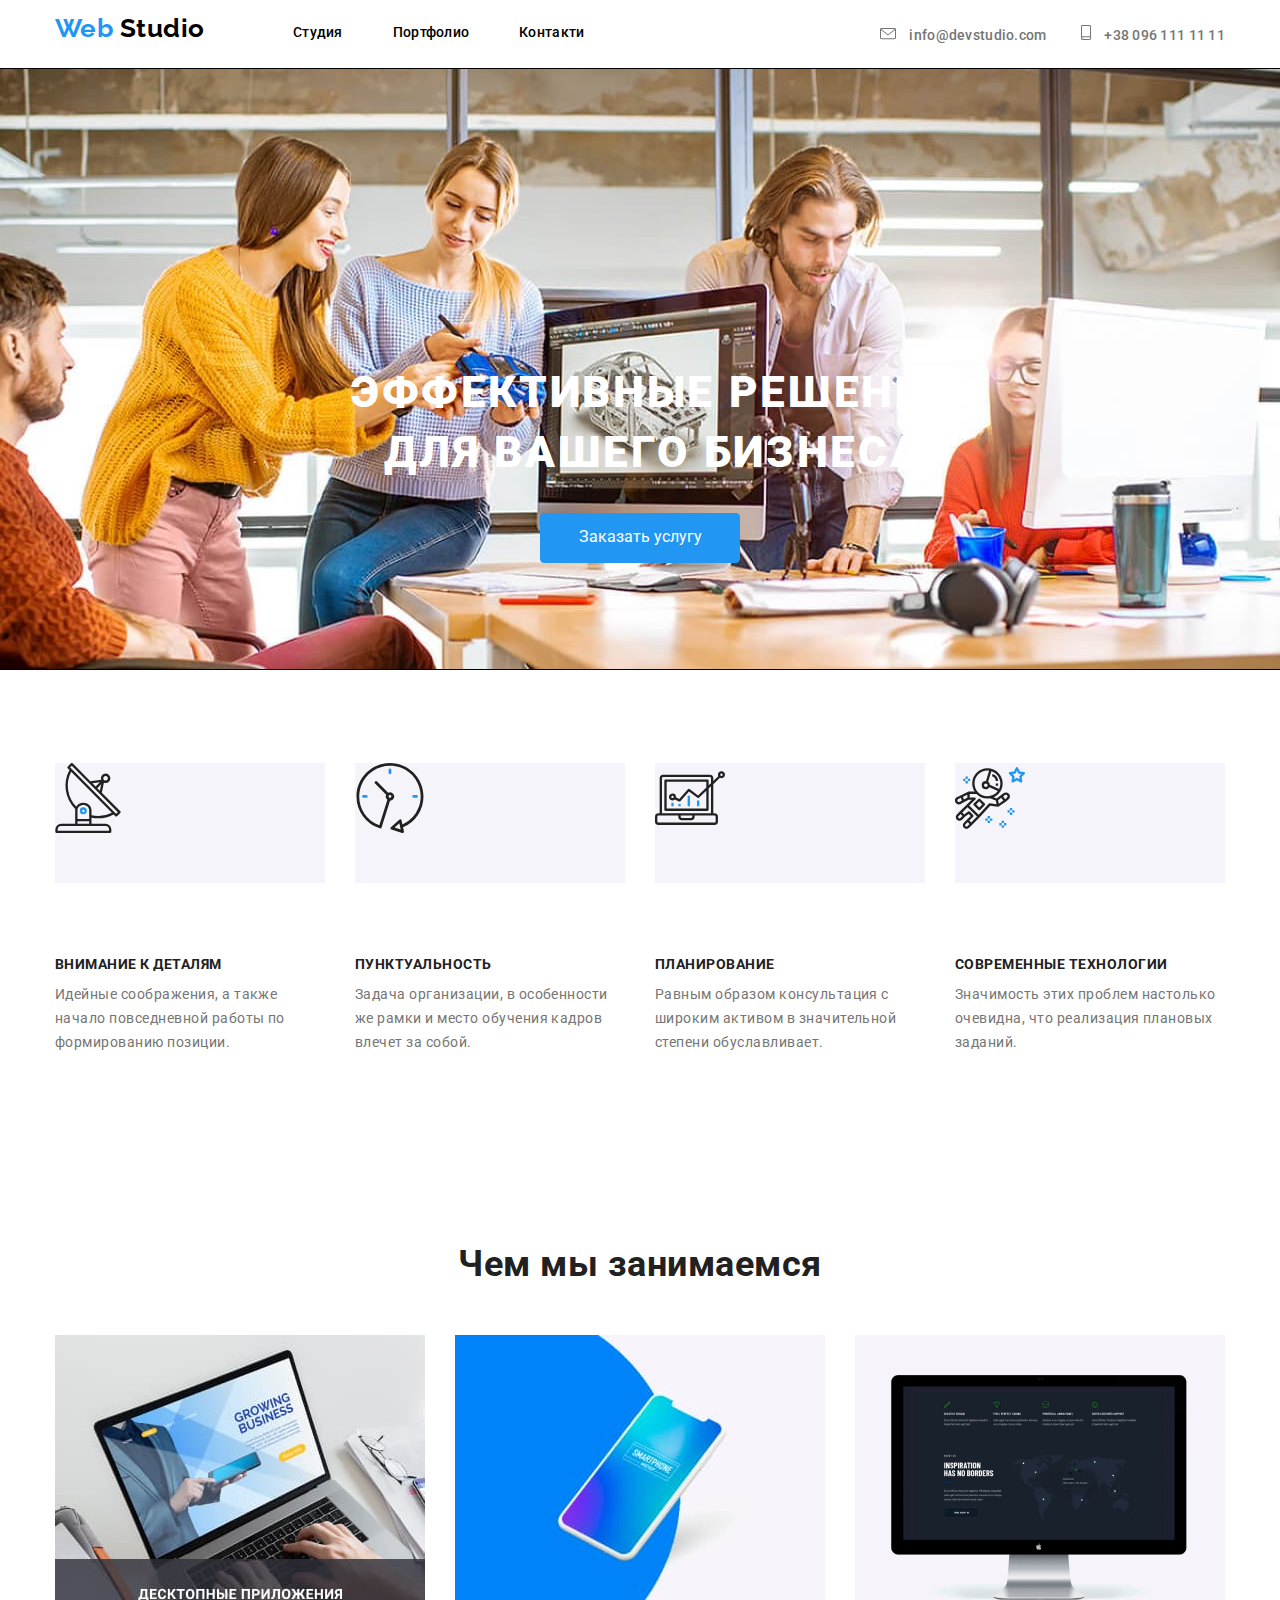
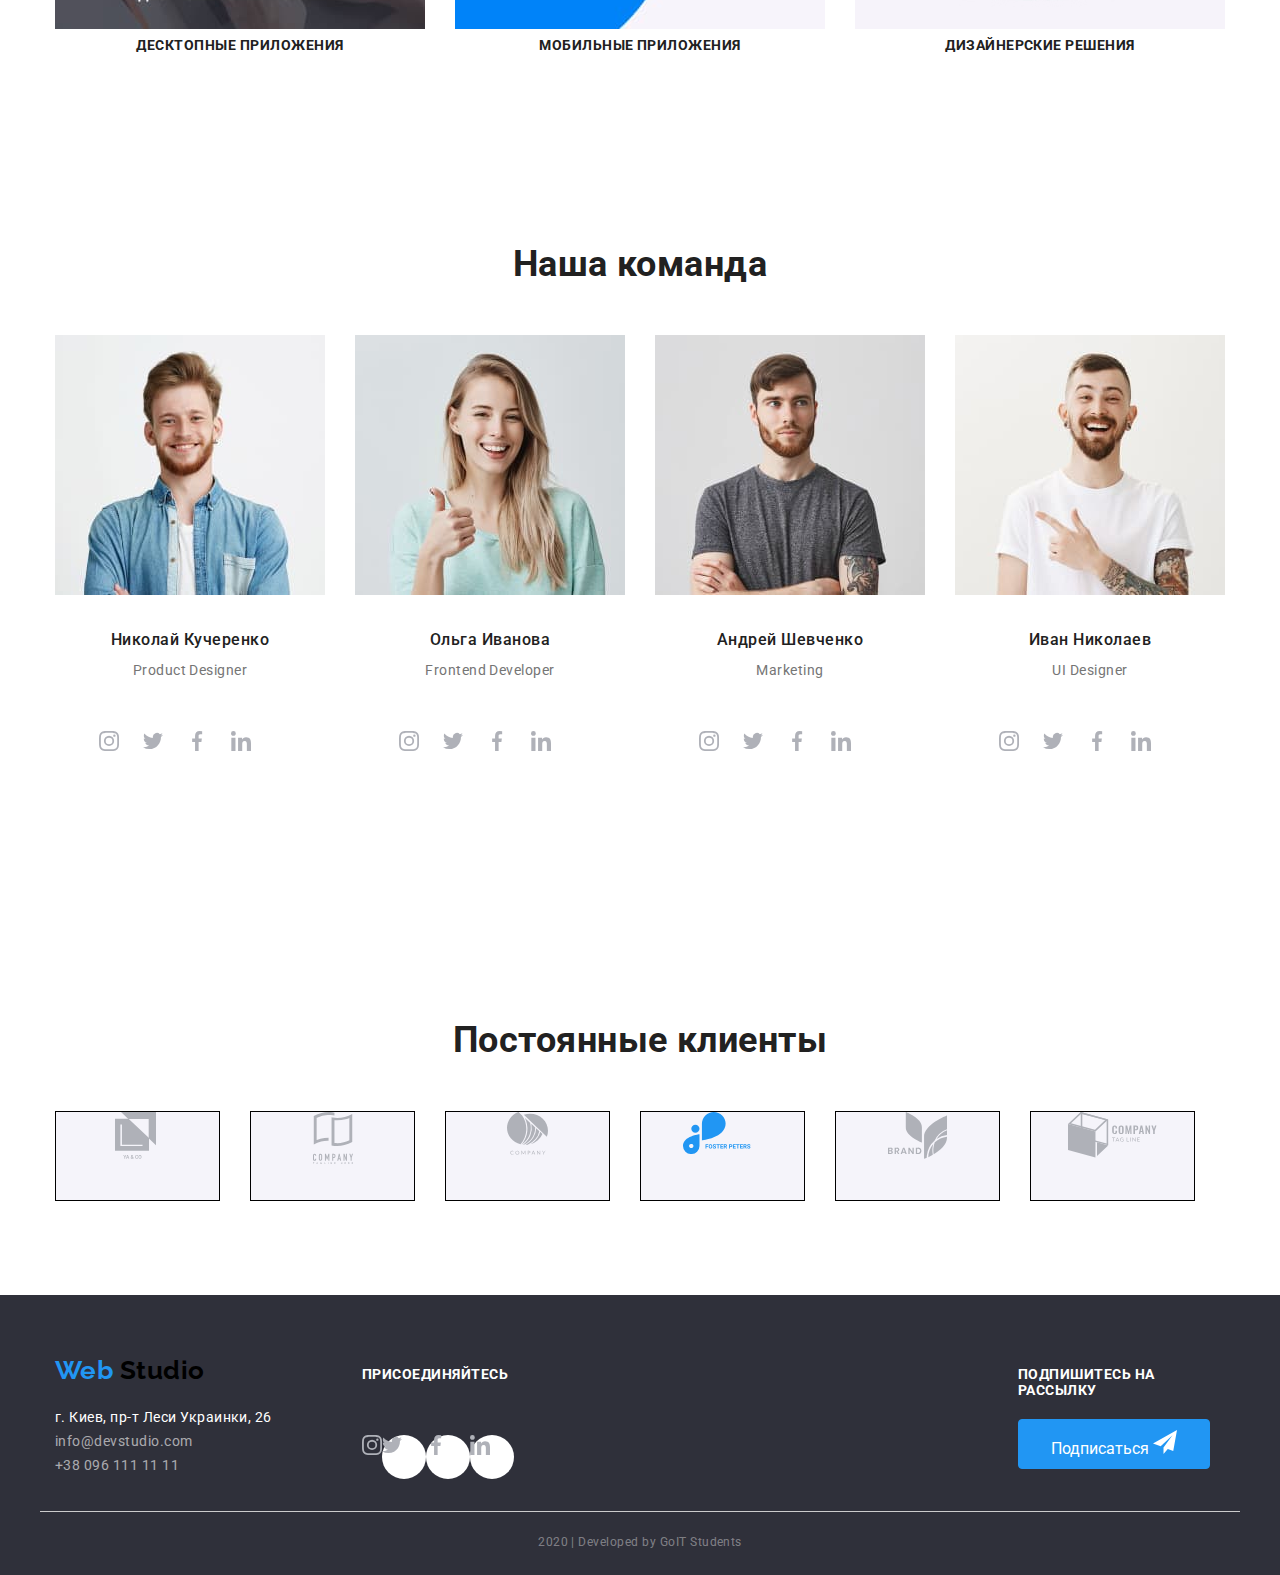
==== commit e129bb62: "redaction 4" ====
--- a/index.html
+++ b/index.html
@@ -23,12 +23,12 @@
         </nav>
         <address class="contacts">
             <a href="mailto:info@devstudio.com" class="link contact">
-                <svg class="mail-icon">
+                <svg class="mail-icon" width="16" height="12">
                     <use href="./images/sprite#mail"></use>
                 </svg>
                 info@devstudio.com</a>
             <a href="tel:+38096111111" class="link contact">
-                <svg class="tel-icon">
+                <svg class="tel-icon" width="10" height="15">
                     <use href="./images/sprite#tel"></use>
                 </svg>
                 +38 096 111 11 11</a>
--- a/css/styles.css
+++ b/css/styles.css
@@ -129,15 +129,11 @@
 
 .mail-icon {
     background-image: url("../images/mail.svg");
-    width: 16px;
-    height: 12px;
     margin-right: 10px;
 }
 
 .tel-icon {
     background-image: url("../images/tel.svg");
-    width: 10px;
-    height: 15px;
     margin-right: 10px;
 }
 
@@ -221,7 +217,8 @@
 .mesedg {
     width: calc((100% - 30px * 3) / 4);
     margin-right: 30px;
-    margin-left: 0;   
+    margin-left: 0;
+    justify-content: center;
 }
 
 .mesedg:last-child {
@@ -385,16 +382,47 @@
     margin-left: 32px;
 }
 
+
+
+
+
 .in {
+    padding: 0;
+    border: none;
     width: 44px;
     height: 44px;
+    border-radius: 50%;
+    background-color: #ffffff;
+}
+
+.in .inst-icon {
+    color: #eee;
+}
+
+
+.in:hover {
+    cursor: pointer;
+    background-color: var(--accent-color);
+}
+.in:hover .inst-icon {
+    color: #ffffff;
 }
 
 .inst-icon {
+    display: inline-flex;
+    justify-content: center;
+    align-items: center;
     width: 20px;
     height: 20px;
     background-image: url(../images/instagram.svg);
 }
+
+
+
+
+
+
+
 
 .twit-icon {
     width: 20px;
@@ -442,6 +470,11 @@
     background-repeat: no-repeat;
     background-color: #F5F4FA;
     border: 0.5px solid #000000;
+}
+
+.box-icon:hover {
+    cursor: pointer;
+    border: var(--accent-color);
 }
 
 .logo1-icon {
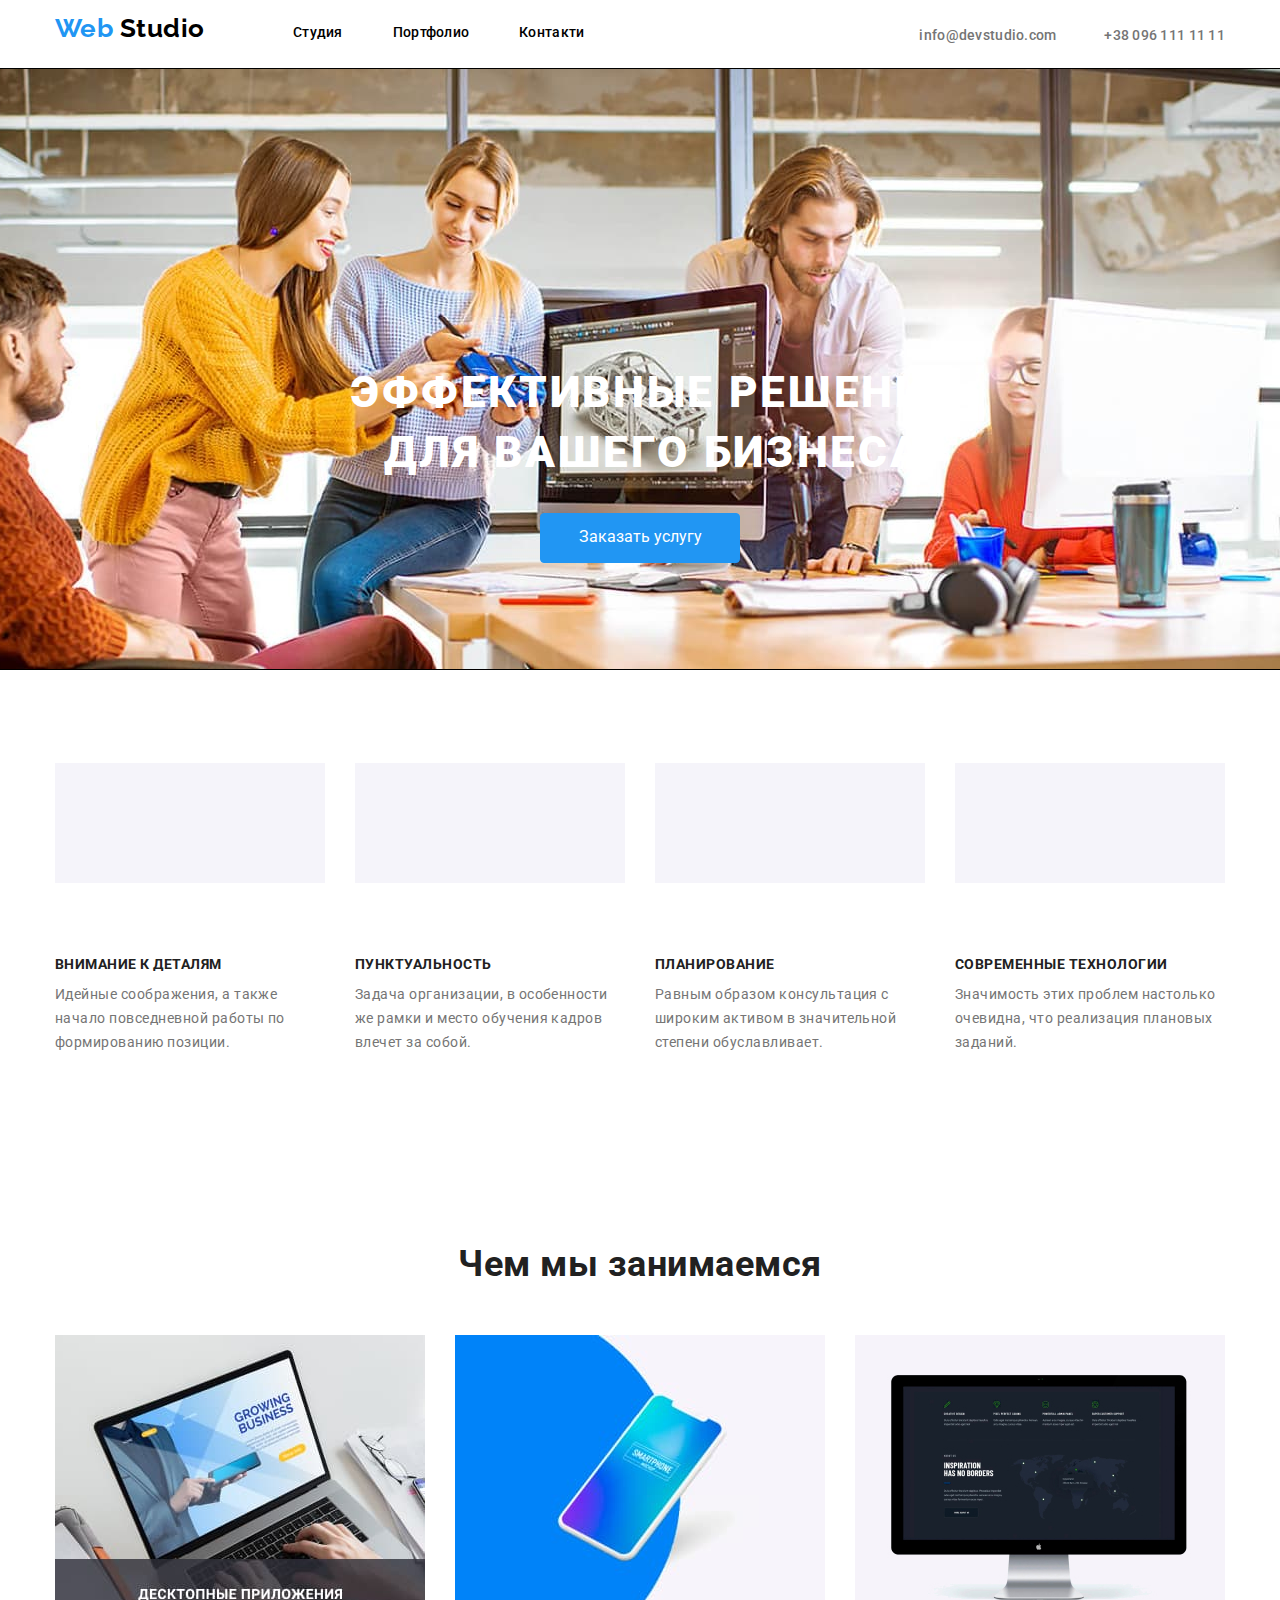
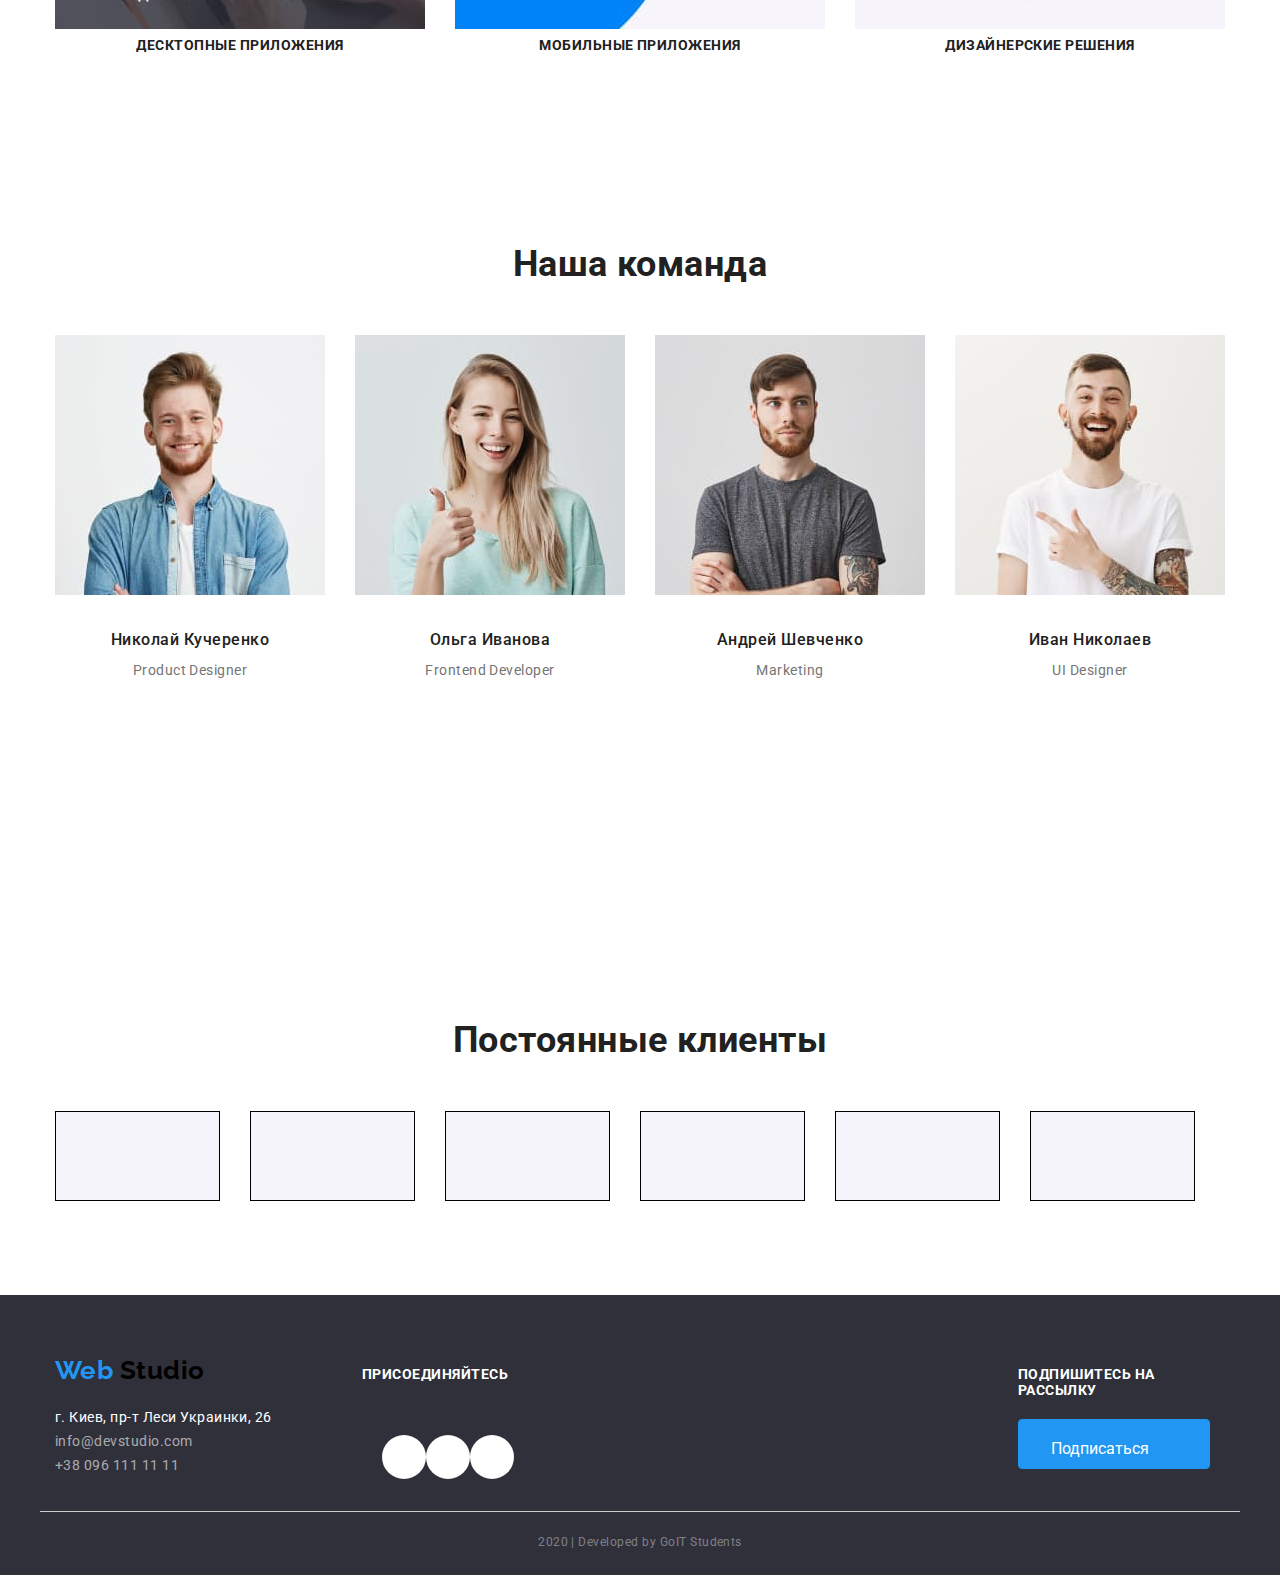
==== commit ad39b91c: "redaction 6" ====
--- a/index.html
+++ b/index.html
@@ -23,9 +23,7 @@
         </nav>
         <address class="contacts">
             <a href="mailto:info@devstudio.com" class="link contact">
-                <svg class="mail-icon" width="16" height="12">
-                    <use href="./images/sprite#mail"></use>
-                </svg>
+                
                 info@devstudio.com</a>
             <a href="tel:+38096111111" class="link contact">
                 <svg class="tel-icon" width="10" height="15">
--- a/css/styles.css
+++ b/css/styles.css
@@ -127,16 +127,6 @@
     margin-right: 0;
 }
 
-.mail-icon {
-    background-image: url("../images/mail.svg");
-    margin-right: 10px;
-}
-
-.tel-icon {
-    background-image: url("../images/tel.svg");
-    margin-right: 10px;
-}
-
 .contact:hover,
 .contact:focus {
     color: var(--accent-color);
@@ -382,10 +372,6 @@
     margin-left: 32px;
 }
 
-
-
-
-
 .in {
     padding: 0;
     border: none;
@@ -414,15 +400,9 @@
     align-items: center;
     width: 20px;
     height: 20px;
-    background-image: url(../images/instagram.svg);
-}
-
-
-
-
-
-
-
+    
+    
+}
 
 .twit-icon {
     width: 20px;
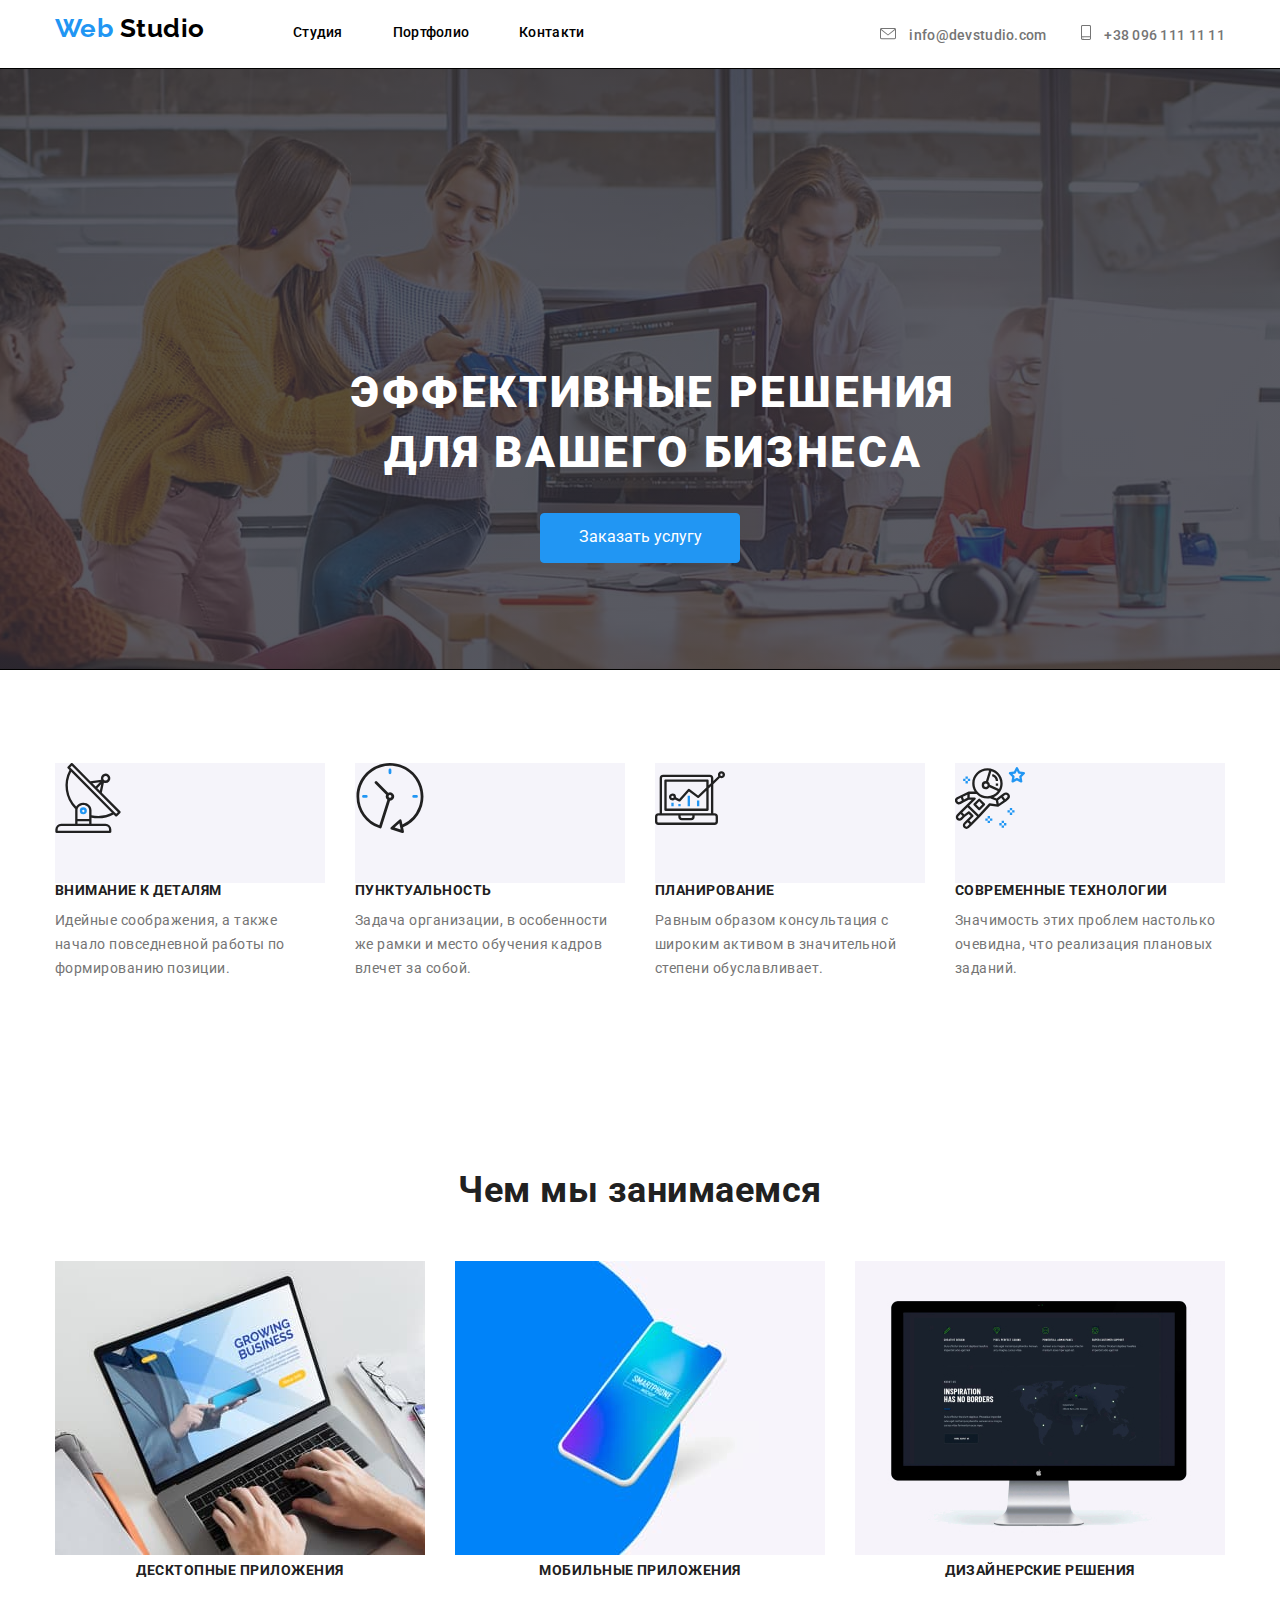
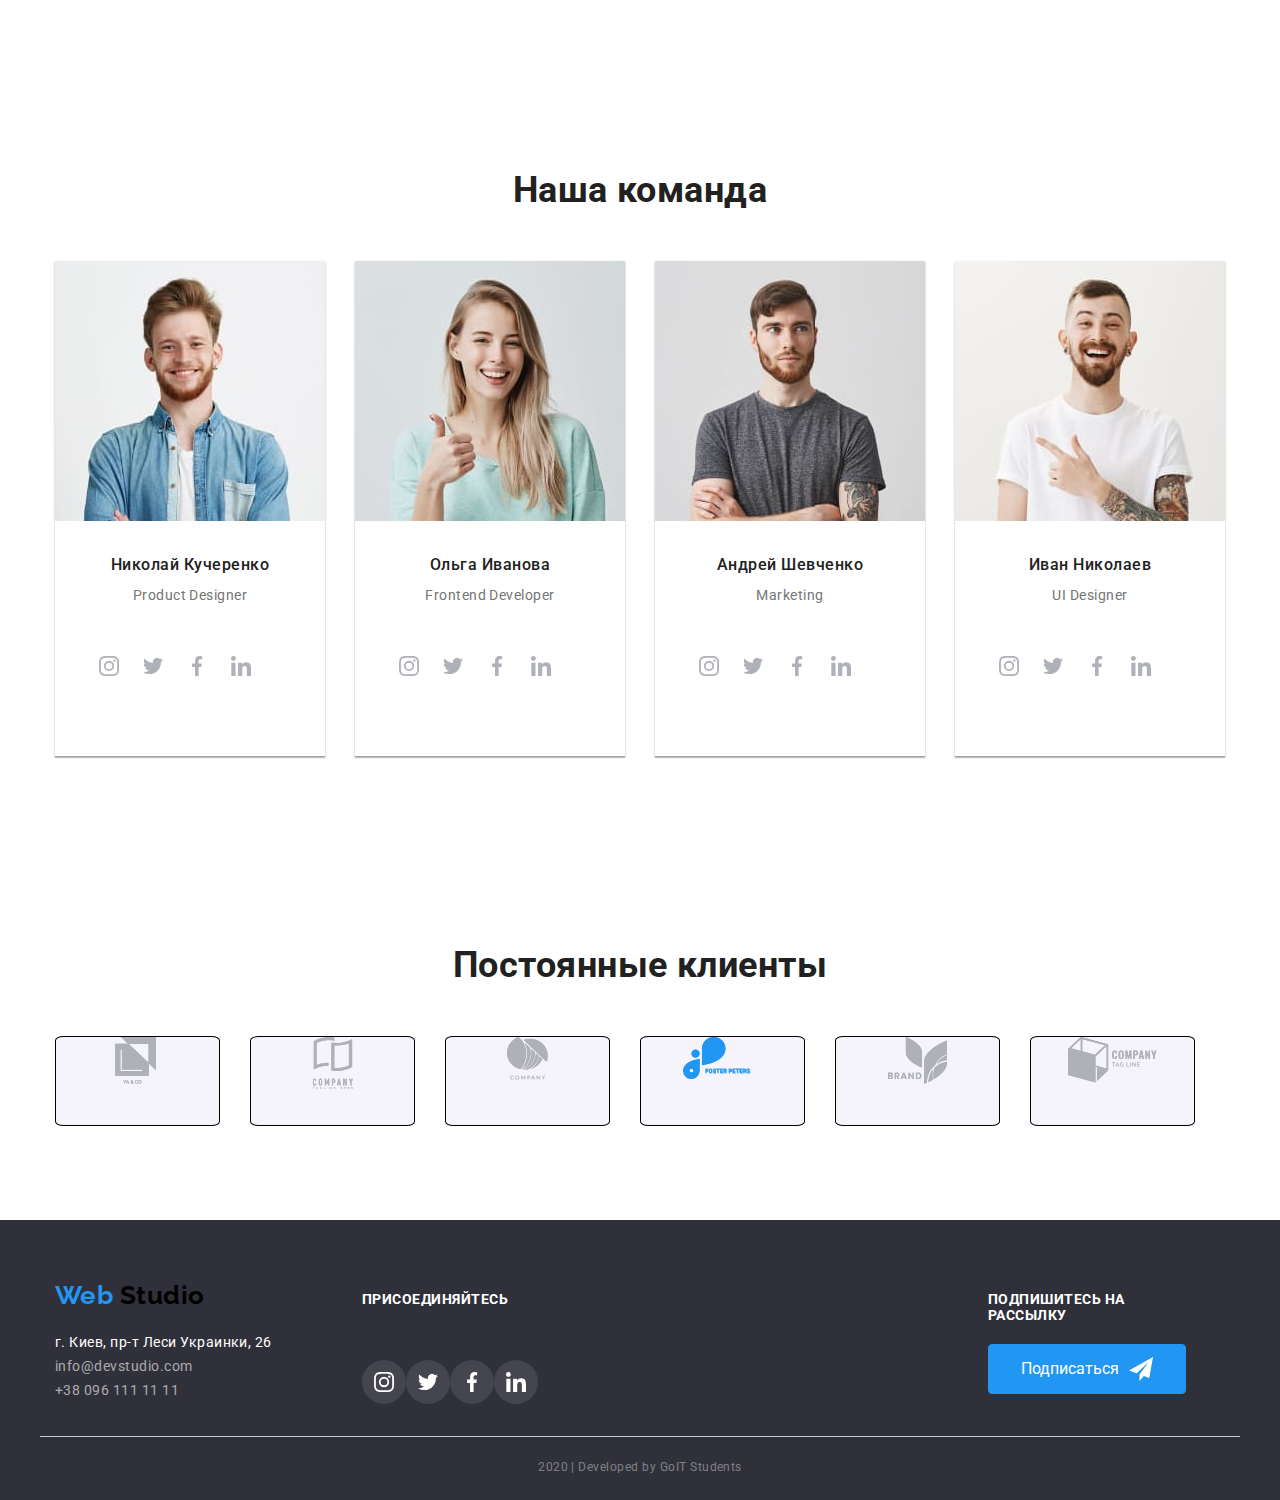
==== commit 8f682207: "redaction 6" ====
--- a/index.html
+++ b/index.html
@@ -23,11 +23,13 @@
         </nav>
         <address class="contacts">
             <a href="mailto:info@devstudio.com" class="link contact">
-                
+                <svg class="mail-icon" width="16" height="12">
+                    <use href="./images/sprite#icon-mail"></use>
+                </svg>
                 info@devstudio.com</a>
             <a href="tel:+38096111111" class="link contact">
                 <svg class="tel-icon" width="10" height="15">
-                    <use href="./images/sprite#tel"></use>
+                    <use href="./images/sprite#icon-tel"></use>
                 </svg>
                 +38 096 111 11 11</a>
         </address>
@@ -42,31 +44,19 @@
         <section>
             <div class="container container-mesedg">
                 <ul class="list">
-                    <li class="list-item mesedg icon-antena">
-                        <svg class="icon antena-icon">
-                            <use href="./images/sprite#antena"></use>
-                        </svg>
+                    <li class="list-item mesedg">
                         <h3 class="section-title">Внимание к деталям</h3>
                         <p class="section-text">Идейные соображения, а также начало повседневной работы по формированию позиции.</p>
                     </li>
-                    <li class="list-item mesedg icon-clock">
-                        <svg class="icon clock-icon">
-                            <use href="./images/sprite#clock"></use>
-                        </svg>
+                    <li class="list-item mesedg">
                         <h3 class="section-title">Пунктуальность</h3>
                         <p class="section-text">Задача организации, в особенности же рамки и место обучения кадров влечет за собой.</p>
                     </li>
-                    <li class="list-item mesedg icon-diagram">
-                        <svg class="icon diagram-icon">
-                            <use href="./images/sprite#diagram"></use>
-                        </svg>
+                    <li class="list-item mesedg">
                         <h3 class="section-title">Планирование</h3>
                         <p class="section-text">Равным образом консультация с широким активом в значительной степени обуславливает.</p>
                     </li>
-                    <li class="list-item mesedg icon-astronaut">
-                        <svg class="icon astronaut-icon">
-                            <use href="./images/sprite#astronaut"></use>
-                        </svg>
+                    <li class="list-item mesedg">
                         <h3 class="section-title">Современные технологии</h3>
                         <p class="section-text">Значимость этих проблем настолько очевидна, что реализация плановых заданий.</p>
                     </li>
@@ -102,30 +92,30 @@
                         <p class="section-tex">Product Designer</p>
                         <ul class="list list-name">
                             <li>
-                                <a href="" class="link in">
-                                    <svg class="inst-icon">
-                                        <use href="./images/sprite#instagram"></use>
+                                <a href="" class="link social-link">
+                                    <svg class="inst-icon icon">
+                                        <use href="./images/sprite#icon-instagram"></use>
                                     </svg>
                                 </a>
                             </li>
                             <li>
-                                <a href="" class="link in">
+                                <a href="" class="link social-link">
                                     <svg class="twit-icon">
-                                        <use href="./images/sprite#twitter"></use>
-                                    </svg>
-                                 </a>
-                            </li>
-                            <li>
-                                <a href="" class="link in">
+                                        <use href="./images/sprite#icon-twitter"></use>
+                                    </svg>
+                                 </a>
+                            </li>
+                            <li>
+                                <a href="" class="link social-link">
                                     <svg class="fac-icon">
-                                        <use href="./images/sprite#facebook"></use>
-                                    </svg>
-                                 </a>
-                            </li>
-                            <li>
-                                <a href="" class="link in">
+                                        <use href="./images/sprite#icon-facebook"></use>
+                                    </svg>
+                                 </a>
+                            </li>
+                            <li>
+                                <a href="" class="link social-link">
                                     <svg class="ln-icon">
-                                        <use href="./images/sprite#linkedin"></use>
+                                        <use href="./images/sprite#icon-linkedin"></use>
                                     </svg>
                                  </a>
                             </li> 
@@ -137,30 +127,30 @@
                         <p class="section-tex">Frontend Developer</p>
                         <ul class="list list-name">
                             <li>
-                                <a href="" class="link in">
+                                <a href="" class="link social-link">
                                     <svg class="inst-icon">
-                                        <use href="./images/sprite#instagram"></use>
+                                        <use href="./images/sprite#icon-instagram"></use>
                                     </svg>
                                 </a>
                             </li>
                             <li>
-                                <a href="" class="link in">
+                                <a href="" class="link social-link">
                                     <svg class="twit-icon">
-                                        <use href="./images/sprite#twitter"></use>
-                                    </svg>
-                                 </a>
-                            </li>
-                            <li>
-                                <a href="" class="link in">
+                                        <use href="./images/sprite#icon-twitter"></use>
+                                    </svg>
+                                 </a>
+                            </li>
+                            <li>
+                                <a href="" class="link social-link">
                                     <svg class="fac-icon">
-                                        <use href="./images/sprite#facebook"></use>
-                                    </svg>
-                                 </a>
-                            </li>
-                            <li>
-                                <a href="" class="link in">
+                                        <use href="./images/sprite#icon-facebook"></use>
+                                    </svg>
+                                 </a>
+                            </li>
+                            <li>
+                                <a href="" class="link social-link">
                                     <svg class="ln-icon">
-                                        <use href="./images/sprite#linkedin"></use>
+                                        <use href="./images/sprite#icon-linkedin"></use>
                                     </svg>
                                  </a>
                             </li> 
@@ -172,30 +162,30 @@
                         <p class="section-tex">Marketing</p>
                         <ul class="list list-name">
                             <li>
-                                <a href="" class="link in">
+                                <a href="" class="link social-link">
                                     <svg class="inst-icon">
-                                        <use href="./images/sprite#instagram"></use>
+                                        <use href="./images/sprite#icon-instagram"></use>
                                     </svg>
                                 </a>
                             </li>
                             <li>
-                                <a href="" class="link in">
+                                <a href="" class="link social-link">
                                     <svg class="twit-icon">
-                                        <use href="./images/sprite#twitter"></use>
-                                    </svg>
-                                 </a>
-                            </li>
-                            <li>
-                                <a href="" class="link in">
+                                        <use href="./images/sprite#icon-twitter"></use>
+                                    </svg>
+                                 </a>
+                            </li>
+                            <li>
+                                <a href="" class="link social-link">
                                     <svg class="fac-icon">
-                                        <use href="./images/sprite#facebook"></use>
-                                    </svg>
-                                 </a>
-                            </li>
-                            <li>
-                                <a href="" class="link in">
+                                        <use href="./images/sprite#icon-facebook"></use>
+                                    </svg>
+                                 </a>
+                            </li>
+                            <li>
+                                <a href="" class="link social-link">
                                     <svg class="ln-icon">
-                                        <use href="./images/sprite#linkedin"></use>
+                                        <use href="./images/sprite#icon-linkedin"></use>
                                     </svg>
                                  </a>
                             </li> 
@@ -207,30 +197,30 @@
                         <p class="section-tex">UI Designer</p>
                         <ul class="list list-name">
                             <li>
-                                <a href="" class="link in">
+                                <a href="" class="link social-link">
                                     <svg class="inst-icon">
-                                        <use href="./images/sprite#instagram"></use>
+                                        <use href="./images/sprite#icon-instagram"></use>
                                     </svg>
                                 </a>
                             </li>
                             <li>
-                                <a href="" class="link in">
+                                <a href="" class="link social-link">
                                     <svg class="twit-icon">
-                                        <use href="./images/sprite#twitter"></use>
-                                    </svg>
-                                 </a>
-                            </li>
-                            <li>
-                                <a href="" class="link in">
+                                        <use href="./images/sprite#icon-twitter"></use>
+                                    </svg>
+                                 </a>
+                            </li>
+                            <li>
+                                <a href="" class="link social-link">
                                     <svg class="fac-icon">
-                                        <use href="./images/sprite#facebook"></use>
-                                    </svg>
-                                 </a>
-                            </li>
-                            <li>
-                                <a href="" class="link in">
+                                        <use href="./images/sprite#icon-facebook"></use>
+                                    </svg>
+                                 </a>
+                            </li>
+                            <li>
+                                <a href="" class="link social-link">
                                     <svg class="ln-icon">
-                                        <use href="./images/sprite#linkedin"></use>
+                                        <use href="./images/sprite#icon-linkedin"></use>
                                     </svg>
                                  </a>
                             </li> 
@@ -246,42 +236,42 @@
                         <li class="list-item client">
                             <a href="aaa" class="box-icon">
                                 <svg class="logo1-icon">
-                                    <use href="./images/symbol-defs.svg#logo1"></use>
+                                    <use href="./images/symbol-defs.svg#icon-logo1"></use>
                                 </svg>
                             </a>
                         </li>
                         <li class="list-item client">
                             <a href="aaa" class="box-icon">
                                 <svg class="logo2-icon">
-                                    <use href="./images/symbol-defs.svg#logo2"></use>
+                                    <use href="./images/symbol-defs.svg#icon-logo2"></use>
                                 </svg>
                             </a>
                         </li>
                         <li class="list-item client">
                             <a href="aaa" class="box-icon">
                                 <svg class="logo3-icon">
-                                    <use href="./images/symbol-defs.svg#logo3"></use>
+                                    <use href="./images/symbol-defs.svg#icon-logo3"></use>
                                 </svg>
                             </a>
                         </li>
                         <li class="list-item client">
                             <a href="aaa" class="box-icon">
                                 <svg class="logo4-icon">
-                                    <use href="./images/symbol-defs.svg#logo4"></use>
+                                    <use href="./images/symbol-defs.svg#icon-logo4"></use>
                                 </svg>
                             </a>
                         </li>
                         <li class="list-item client">
                             <a href="aaa" class="box-icon">
                                 <svg class="logo5-icon">
-                                    <use href="./images/symbol-defs.svg#logo5"></use>
+                                    <use href="./images/symbol-defs.svg#icon-logo5"></use>
                                 </svg>
                             </a>
                         </li>
                         <li class="list-item client">
                             <a href="aaa" class="box-icon">
                                 <svg class="logo6-icon">
-                                    <use href="./images/symbol-defs.svg#logo6"></use>
+                                    <use href="./images/symbol-defs.svg#icon-logo6"></use>
                                 </svg>
                             </a>
                         </li>
@@ -306,44 +296,24 @@
             </div>
             <div class="inst">
                 <h3 class="footer-title insts">Присоединяйтесь</h3>
-                <ul class="site-nav list footer-ul">
+                <ul class="site-nav list">
                     <li>
-                        <a href="" class="link">
-                            <svg class="inst-icon">
-                                <use href="./images/sprite#instagram"></use>
-                            </svg> 
-                        </a>
+                        <a href="" class="link footer-inst"></a>
                     </li>
                     <li>
-                        <a href="" class="link in">
-                            <svg class="twit-icon">
-                                <use href="./images/sprite#twitter"></use>
-                            </svg>
-                         </a>
+                        <a href="" class="link footer-twit"></a>
                     </li>
                     <li>
-                        <a href="" class="link in">
-                            <svg class="fac-icon">
-                                <use href="./images/sprite#facebook"></use>
-                            </svg>
-                         </a>
+                        <a href="" class="link footer-fac"></a>
                     </li>
                     <li>
-                        <a href="" class="link in">
-                            <svg class="ln-icon">
-                                <use href="./images/sprite#linkedin"></use>
-                            </svg>
-                         </a>
+                        <a href="" class="link footer-ln"></a>
                     </li> 
                 </ul>
             </div>
             <div class="mail">
                 <h3 class="footer-title mails">Подпишитесь на рассылку</h3>
-                <button type="button" class="buttons">Подписаться
-                    <svg class="send-icon">
-                        <use href="./images/sprite#send"></use>
-                    </svg>
-                </button>
+                <button type="button" class="buttons">Подписаться</button>
             </div>
         </div>
         <p class="avtor">2020 | Developed by GoIT Students</p>
--- a/css/styles.css
+++ b/css/styles.css
@@ -132,6 +132,26 @@
     color: var(--accent-color);
 }
 
+.mail-icon {
+    content: "";
+    background-image:
+    url("../images/mail.svg");
+    margin-right: 10px;
+}
+
+.tel-icon {
+    content: "";
+    background-image:
+    url("../images/tel.svg");
+    margin-right: 10px;
+}
+
+.mail-icon .tel-icon:hover {
+    cursor: pointer;
+    color: var(--accent-color);
+}
+
+
 
 /*Контейнери*/
 
@@ -141,7 +161,12 @@
     margin-left: auto;
     margin-right: auto;
     outline: 1px solid black;
-    background-image:
+    background-color: #000000;
+    background-image: linear-gradient(
+        to right,
+        rgba(47, 48, 58, 0.8),
+        rgba(47, 48, 58, 0.8)
+        ),
         url("../images/Header.jpg");
     background-repeat: no-repeat;
     background-position: center;
@@ -219,34 +244,26 @@
     display: block;
     content: "";
     height: 120px;
+    background-color: #F5F4FA;
     background-size: contain;
     background-repeat: no-repeat;
-    background-color: #F5F4FA;
-}
-
-.icon-antena::before {
+    background-position: center;
+}
+
+.mesedg:nth-child(1)::before {
     background-image: url("../images/antena.svg");
 }
 
-.icon-clock::before {
+.mesedg:nth-child(2)::before {
     background-image: url("../images/clock.svg");
 }
 
-.icon-diagram::before {
+.mesedg:nth-child(3)::before {
     background-image: url("../images/diagram.svg");
 }
 
-.icon-astronaut::before {
+.mesedg:nth-child(4)::before {
     background-image: url("../images/astronaut.svg");
-}
-
-.icon {
-    width: 70px;
-    height: 70px;
-}
-
-.antena-icon {
-    background-position: center;
 }
 
 .section-title {
@@ -329,6 +346,7 @@
     width: calc((100% - 30px * 3) / 4);
     margin-right: 30px;
     margin-left: 0;
+    box-shadow: 0px 2px 1px rgba(0, 0, 0, 0.2), 0px 1px 1px rgba(0, 0, 0, 0.14), 0px 1px 3px rgba(0, 0, 0, 0.12);
 }
 
 .fotos:last-child {
@@ -372,26 +390,15 @@
     margin-left: 32px;
 }
 
-.in {
-    padding: 0;
-    border: none;
+.social-link {
     width: 44px;
     height: 44px;
     border-radius: 50%;
     background-color: #ffffff;
 }
 
-.in .inst-icon {
-    color: #eee;
-}
-
-
-.in:hover {
-    cursor: pointer;
+.social-link:hover {
     background-color: var(--accent-color);
-}
-.in:hover .inst-icon {
-    color: #ffffff;
 }
 
 .inst-icon {
@@ -399,27 +406,35 @@
     justify-content: center;
     align-items: center;
     width: 20px;
-    height: 20px;
-    
-    
+    height: 20px; 
+    background-image: url("../images/instagram.svg");
 }
 
 .twit-icon {
+    display: inline-flex;
+    justify-content: center;
+    align-items: center;
     width: 20px;
     height: 20px;
-    background-image: url(../images/twitter.svg);
+    background-image: url("../images/twitter.svg");
 }
 
 .fac-icon {
+    display: inline-flex;
+    justify-content: center;
+    align-items: center;
     width: 20px;
     height: 20px;
-    background-image: url(../images/facebook.svg);
+    background-image: url("../images/facebook.svg");
 }
 
 .ln-icon {
+    display: inline-flex;
+    justify-content: center;
+    align-items: center;
     width: 20px;
     height: 20px;
-    background-image: url(../images/linkedin.svg);
+    background-image: url("../images/linkedin.svg");
 }
 
 .container-client {
@@ -450,6 +465,7 @@
     background-repeat: no-repeat;
     background-color: #F5F4FA;
     border: 0.5px solid #000000;
+    border-radius: 5%;
 }
 
 .box-icon:hover {
@@ -458,9 +474,11 @@
 }
 
 .logo1-icon {
-    background-image: url("../images/logo1.svg");
     width: 45px;
     height: 50px;
+    background-image: url("../images/logo1.svg");
+    background-position: center;
+    background-repeat: no-repeat;
 }
 
 .logo2-icon {
@@ -492,9 +510,6 @@
     width: 89px;
     height: 46px;
 }
-
-
-
 
 
 /*Футер*/
@@ -563,8 +578,68 @@
     margin-bottom: 20px;
 }
 
-.footer-ul {
-    width: 206px;
+.footer-inst {
+    display: inline-block;
+    width: 44px;
+    height: 44px;
+    background-image: url("../images/instagram\ 1.svg");
+    background-color: rgba(255, 255, 255, 0.1);
+    background-repeat: no-repeat;
+    background-position: center;
+    background-size: 20px;
+    border-radius: 50%;
+}
+
+.footer-inst:hover {
+    background-color: var(--accent-color);
+ }
+
+.footer-twit {
+    display: inline-block;
+    width: 44px;
+    height: 44px;
+    background-image: url("../images/twitter\ 1.svg");
+    background-color: rgba(255, 255, 255, 0.1);
+    background-repeat: no-repeat;
+    background-position: center;
+    background-size: 20px;
+    border-radius: 50%;
+}
+
+.footer-twit:hover {
+    background-color: var(--accent-color);
+ }
+
+.footer-fac {
+    display: inline-block;
+    width: 44px;
+    height: 44px;
+    background-image: url("../images/facebook\ 1.svg");
+    background-color: rgba(255, 255, 255, 0.1);
+    background-repeat: no-repeat;
+    background-position: center;
+    background-size: 20px;
+    border-radius: 50%;
+}
+
+.footer-fac:hover {
+    background-color: var(--accent-color);
+ }
+
+.footer-ln {
+    display: inline-block;
+    width: 44px;
+    height: 44px;
+    background-image: url("../images/linkedin\ 1.svg");
+    background-color: rgba(255, 255, 255, 0.1);
+    background-repeat: no-repeat;
+    background-position: center;
+    background-size: 20px;
+    border-radius: 50%;
+}
+
+ .footer-ln:hover {
+   background-color: var(--accent-color);
 }
 
  .mail {
@@ -576,10 +651,11 @@
  .mails {
     width: 219px;
     margin-bottom: 20px;
+    padding-left: 0;
  }
 
  .buttons {
-    display: inline-block;
+    display: inline-flex;
     border-radius: 4px;
     padding: 10px 32px;
     max-width: 200px;
@@ -589,12 +665,17 @@
     border: 1px solid var(--accent-color);
     background-color: var(--accent-color);
     text-align: center;
-}
-
-.send-icon {
+    align-items: center;
+    cursor: pointer;
+}
+
+.buttons::after {
     width: 24px;
     height: 24px;
-    background-image: url("../images/send.svg");
+    margin-left: 10px;
+    content: "";
+    background-image: url(../images/send.svg);
+    background-size: contain;
 }
 
 .avtor {
@@ -665,10 +746,12 @@
 .flex-element {
     width: 370px;
     margin: 15px;
+    box-shadow: 1px 4px 6px rgba(0, 0, 0, 0.16), 0px 4px 4px rgba(0, 0, 0, 0.06), 0px 1px 1px rgba(0, 0, 0, 0.12);
 }
 
 .foto {
     display: block;
+    background-color: rgba(255, 255, 255, 0.4);
 }
 
 .work-title {
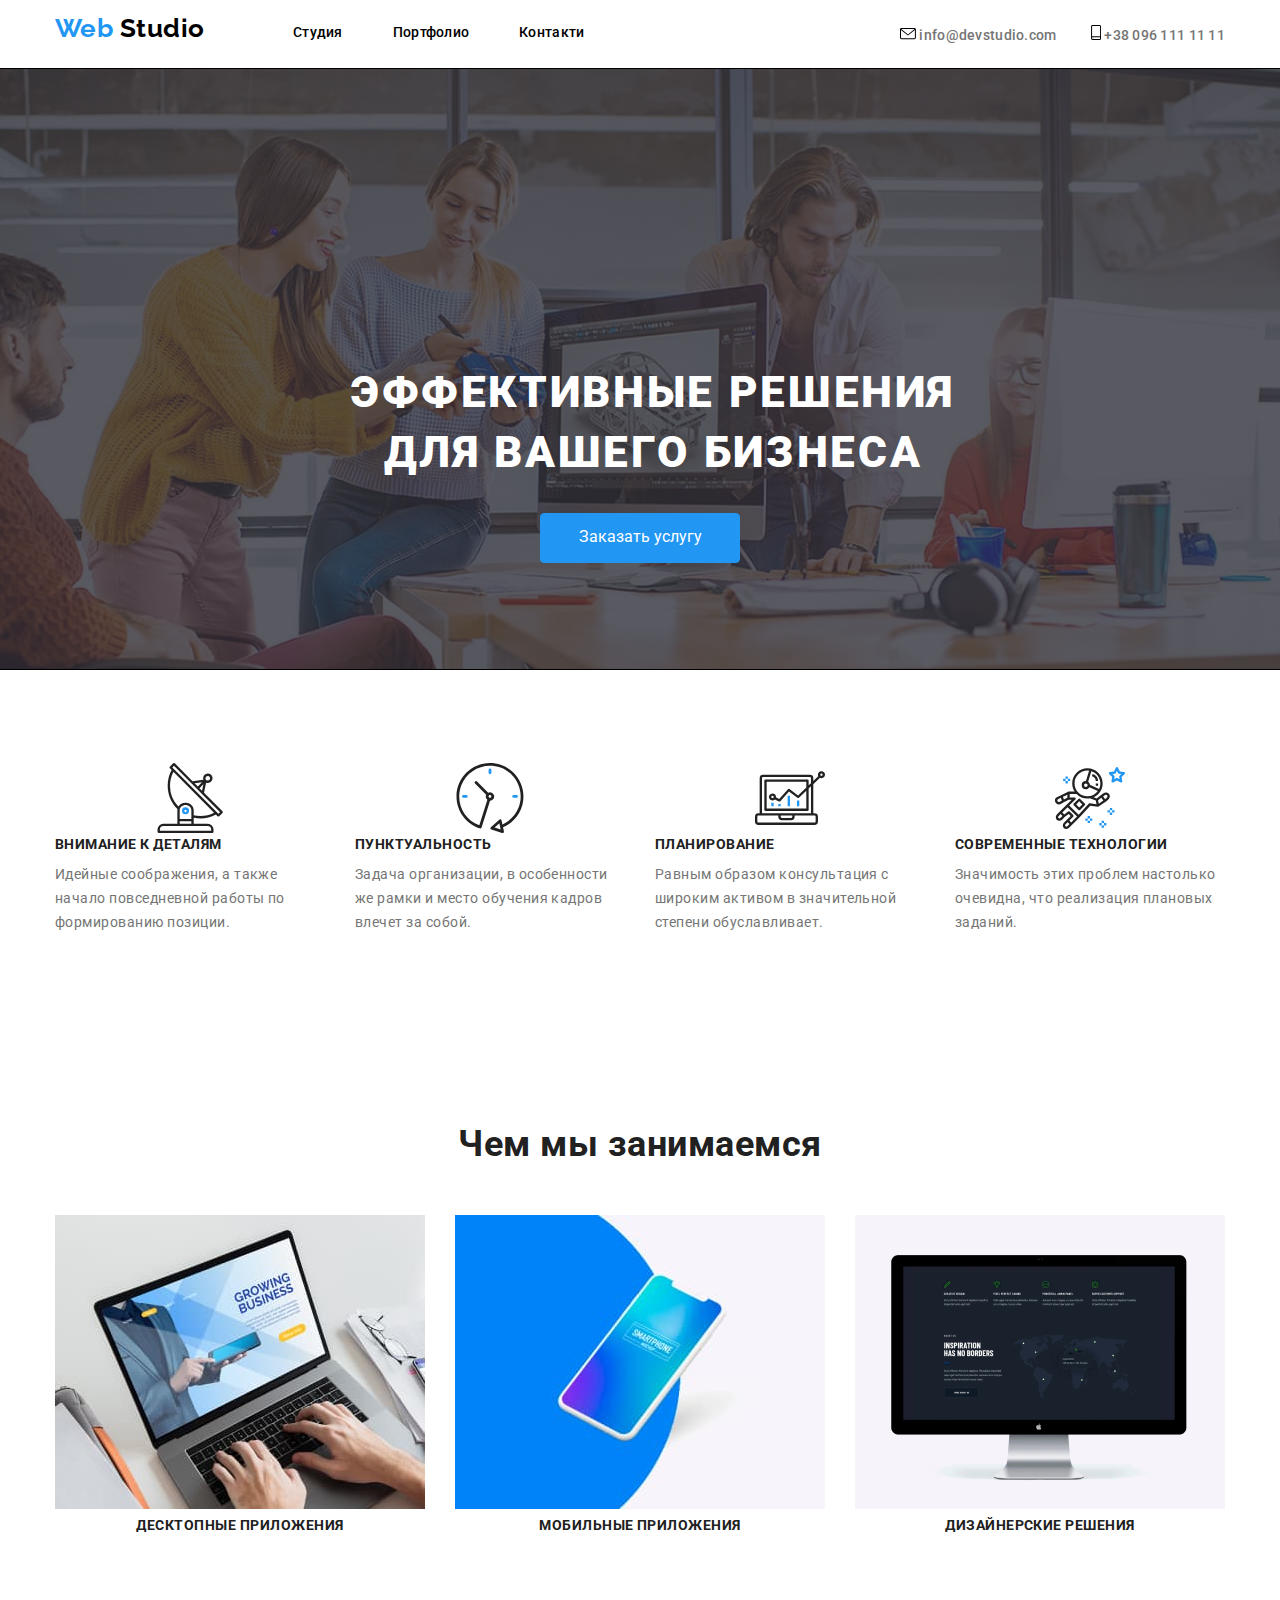
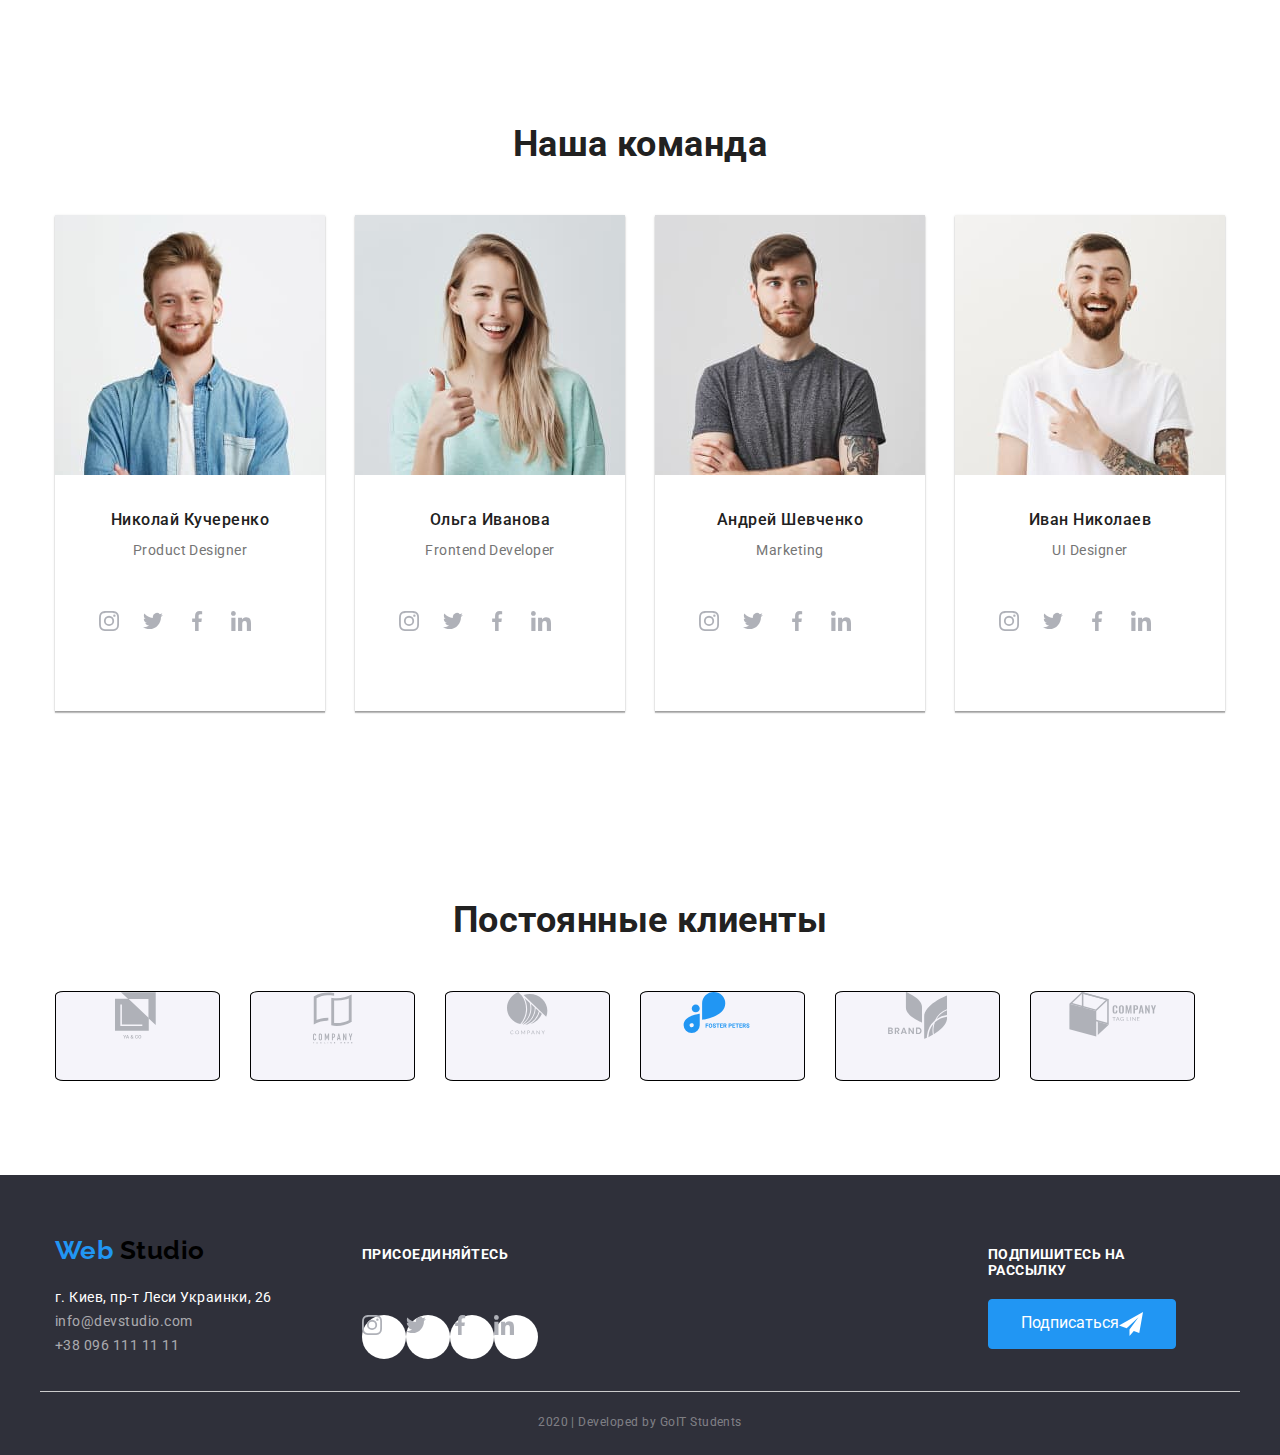
==== commit e9b8cb09: "svg ok" ====
--- a/index.html
+++ b/index.html
@@ -23,13 +23,13 @@
         </nav>
         <address class="contacts">
             <a href="mailto:info@devstudio.com" class="link contact">
-                <svg class="mail-icon" width="16" height="12">
-                    <use href="./images/sprite#icon-mail"></use>
+                <svg class="icon-mail" width="16" height="12">
+                    <use href="./images/sprite.svg#mail"></use>
                 </svg>
                 info@devstudio.com</a>
             <a href="tel:+38096111111" class="link contact">
-                <svg class="tel-icon" width="10" height="15">
-                    <use href="./images/sprite#icon-tel"></use>
+                <svg class="icon-tel" width="10" height="15">
+                    <use href="./images/sprite.svg#tel"></use>
                 </svg>
                 +38 096 111 11 11</a>
         </address>
@@ -45,18 +45,30 @@
             <div class="container container-mesedg">
                 <ul class="list">
                     <li class="list-item mesedg">
+                        <svg class="icon-tel" width="70" height="70">
+                            <use href="./images/sprite.svg#antena"></use>
+                        </svg>
                         <h3 class="section-title">Внимание к деталям</h3>
                         <p class="section-text">Идейные соображения, а также начало повседневной работы по формированию позиции.</p>
                     </li>
                     <li class="list-item mesedg">
+                        <svg class="icon-tel" width="70" height="70">
+                            <use href="./images/sprite.svg#clock"></use>
+                        </svg>
                         <h3 class="section-title">Пунктуальность</h3>
                         <p class="section-text">Задача организации, в особенности же рамки и место обучения кадров влечет за собой.</p>
                     </li>
                     <li class="list-item mesedg">
+                        <svg class="icon-tel" width="70" height="70">
+                            <use href="./images/sprite.svg#diagram"></use>
+                        </svg>
                         <h3 class="section-title">Планирование</h3>
                         <p class="section-text">Равным образом консультация с широким активом в значительной степени обуславливает.</p>
                     </li>
                     <li class="list-item mesedg">
+                        <svg class="icon-tel" width="70" height="70">
+                            <use href="./images/sprite.svg#astronaut"></use>
+                        </svg>
                         <h3 class="section-title">Современные технологии</h3>
                         <p class="section-text">Значимость этих проблем настолько очевидна, что реализация плановых заданий.</p>
                     </li>
@@ -93,29 +105,29 @@
                         <ul class="list list-name">
                             <li>
                                 <a href="" class="link social-link">
-                                    <svg class="inst-icon icon">
-                                        <use href="./images/sprite#icon-instagram"></use>
+                                    <svg class="icon" width="20" height="20">
+                                        <use href="./images/sprite.svg#instagram"></use>
                                     </svg>
                                 </a>
                             </li>
                             <li>
                                 <a href="" class="link social-link">
-                                    <svg class="twit-icon">
-                                        <use href="./images/sprite#icon-twitter"></use>
-                                    </svg>
-                                 </a>
-                            </li>
-                            <li>
-                                <a href="" class="link social-link">
-                                    <svg class="fac-icon">
-                                        <use href="./images/sprite#icon-facebook"></use>
-                                    </svg>
-                                 </a>
-                            </li>
-                            <li>
-                                <a href="" class="link social-link">
-                                    <svg class="ln-icon">
-                                        <use href="./images/sprite#icon-linkedin"></use>
+                                    <svg class="icon" width="20" height="20">
+                                        <use href="./images/sprite.svg#twitter"></use>
+                                    </svg>
+                                 </a>
+                            </li>
+                            <li>
+                                <a href="" class="link social-link">
+                                    <svg class="icon" width="20" height="20">
+                                        <use href="./images/sprite.svg#facebook"></use>
+                                    </svg>
+                                 </a>
+                            </li>
+                            <li>
+                                <a href="" class="link social-link">
+                                    <svg class="icon" width="20" height="20">
+                                        <use href="./images/sprite.svg#linkedin"></use>
                                     </svg>
                                  </a>
                             </li> 
@@ -128,32 +140,32 @@
                         <ul class="list list-name">
                             <li>
                                 <a href="" class="link social-link">
-                                    <svg class="inst-icon">
-                                        <use href="./images/sprite#icon-instagram"></use>
+                                    <svg class="icon" width="20" height="20">
+                                        <use href="./images/sprite.svg#instagram"></use>
                                     </svg>
                                 </a>
                             </li>
                             <li>
                                 <a href="" class="link social-link">
-                                    <svg class="twit-icon">
-                                        <use href="./images/sprite#icon-twitter"></use>
-                                    </svg>
-                                 </a>
-                            </li>
-                            <li>
-                                <a href="" class="link social-link">
-                                    <svg class="fac-icon">
-                                        <use href="./images/sprite#icon-facebook"></use>
-                                    </svg>
-                                 </a>
-                            </li>
-                            <li>
-                                <a href="" class="link social-link">
-                                    <svg class="ln-icon">
-                                        <use href="./images/sprite#icon-linkedin"></use>
-                                    </svg>
-                                 </a>
-                            </li> 
+                                    <svg class="icon" width="20" height="20">
+                                        <use href="./images/sprite.svg#twitter"></use>
+                                    </svg>
+                                 </a>
+                            </li>
+                            <li>
+                                <a href="" class="link social-link">
+                                    <svg class="icon" width="20" height="20">
+                                        <use href="./images/sprite.svg#facebook"></use>
+                                    </svg>
+                                 </a>
+                            </li>
+                            <li>
+                                <a href="" class="link social-link">
+                                    <svg class="icon" width="20" height="20">
+                                        <use href="./images/sprite.svg#linkedin"></use>
+                                    </svg>
+                                 </a>
+                            </li>  
                         </ul>
                     </li>
                     <li class="list-item fotos">
@@ -163,29 +175,29 @@
                         <ul class="list list-name">
                             <li>
                                 <a href="" class="link social-link">
-                                    <svg class="inst-icon">
-                                        <use href="./images/sprite#icon-instagram"></use>
+                                    <svg class="icon" width="20" height="20">
+                                        <use href="./images/sprite.svg#instagram"></use>
                                     </svg>
                                 </a>
                             </li>
                             <li>
                                 <a href="" class="link social-link">
-                                    <svg class="twit-icon">
-                                        <use href="./images/sprite#icon-twitter"></use>
-                                    </svg>
-                                 </a>
-                            </li>
-                            <li>
-                                <a href="" class="link social-link">
-                                    <svg class="fac-icon">
-                                        <use href="./images/sprite#icon-facebook"></use>
-                                    </svg>
-                                 </a>
-                            </li>
-                            <li>
-                                <a href="" class="link social-link">
-                                    <svg class="ln-icon">
-                                        <use href="./images/sprite#icon-linkedin"></use>
+                                    <svg class="icon" width="20" height="20">
+                                        <use href="./images/sprite.svg#twitter"></use>
+                                    </svg>
+                                 </a>
+                            </li>
+                            <li>
+                                <a href="" class="link social-link">
+                                    <svg class="icon" width="20" height="20">
+                                        <use href="./images/sprite.svg#facebook"></use>
+                                    </svg>
+                                 </a>
+                            </li>
+                            <li>
+                                <a href="" class="link social-link">
+                                    <svg class="icon" width="20" height="20">
+                                        <use href="./images/sprite.svg#linkedin"></use>
                                     </svg>
                                  </a>
                             </li> 
@@ -198,29 +210,29 @@
                         <ul class="list list-name">
                             <li>
                                 <a href="" class="link social-link">
-                                    <svg class="inst-icon">
-                                        <use href="./images/sprite#icon-instagram"></use>
+                                    <svg class="icon" width="20" height="20">
+                                        <use href="./images/sprite.svg#instagram"></use>
                                     </svg>
                                 </a>
                             </li>
                             <li>
                                 <a href="" class="link social-link">
-                                    <svg class="twit-icon">
-                                        <use href="./images/sprite#icon-twitter"></use>
-                                    </svg>
-                                 </a>
-                            </li>
-                            <li>
-                                <a href="" class="link social-link">
-                                    <svg class="fac-icon">
-                                        <use href="./images/sprite#icon-facebook"></use>
-                                    </svg>
-                                 </a>
-                            </li>
-                            <li>
-                                <a href="" class="link social-link">
-                                    <svg class="ln-icon">
-                                        <use href="./images/sprite#icon-linkedin"></use>
+                                    <svg class="icon" width="20" height="20">
+                                        <use href="./images/sprite.svg#twitter"></use>
+                                    </svg>
+                                 </a>
+                            </li>
+                            <li>
+                                <a href="" class="link social-link">
+                                    <svg class="icon" width="20" height="20">
+                                        <use href="./images/sprite.svg#facebook"></use>
+                                    </svg>
+                                 </a>
+                            </li>
+                            <li>
+                                <a href="" class="link social-link">
+                                    <svg class="icon" width="20" height="20">
+                                        <use href="./images/sprite.svg#linkedin"></use>
                                     </svg>
                                  </a>
                             </li> 
@@ -235,43 +247,43 @@
                     <ul class="site-nav list clients">
                         <li class="list-item client">
                             <a href="aaa" class="box-icon">
-                                <svg class="logo1-icon">
-                                    <use href="./images/symbol-defs.svg#icon-logo1"></use>
-                                </svg>
-                            </a>
-                        </li>
-                        <li class="list-item client">
-                            <a href="aaa" class="box-icon">
-                                <svg class="logo2-icon">
-                                    <use href="./images/symbol-defs.svg#icon-logo2"></use>
-                                </svg>
-                            </a>
-                        </li>
-                        <li class="list-item client">
-                            <a href="aaa" class="box-icon">
-                                <svg class="logo3-icon">
-                                    <use href="./images/symbol-defs.svg#icon-logo3"></use>
-                                </svg>
-                            </a>
-                        </li>
-                        <li class="list-item client">
-                            <a href="aaa" class="box-icon">
-                                <svg class="logo4-icon">
-                                    <use href="./images/symbol-defs.svg#icon-logo4"></use>
-                                </svg>
-                            </a>
-                        </li>
-                        <li class="list-item client">
-                            <a href="aaa" class="box-icon">
-                                <svg class="logo5-icon">
-                                    <use href="./images/symbol-defs.svg#icon-logo5"></use>
-                                </svg>
-                            </a>
-                        </li>
-                        <li class="list-item client">
-                            <a href="aaa" class="box-icon">
-                                <svg class="logo6-icon">
-                                    <use href="./images/symbol-defs.svg#icon-logo6"></use>
+                                <svg class="icon-logo" width="45" height="50">
+                                    <use href="./images/sprite.svg#logo1"></use>
+                                </svg>
+                            </a>
+                        </li>
+                        <li class="list-item client">
+                            <a href="aaa" class="box-icon">
+                                <svg class="icon-logo" width="40" height="52">
+                                    <use href="./images/sprite.svg#logo2"></use>
+                                </svg>
+                            </a>
+                        </li>
+                        <li class="list-item client">
+                            <a href="aaa" class="box-icon">
+                                <svg class="icon-logo" width="41" height="43">
+                                    <use href="./images/sprite.svg#logo3"></use>
+                                </svg>
+                            </a>
+                        </li>
+                        <li class="list-item client">
+                            <a href="aaa" class="box-icon">
+                                <svg class="icon-logo" width="80" height="42">
+                                    <use href="./images/sprite.svg#logo4"></use>
+                                </svg>
+                            </a>
+                        </li>
+                        <li class="list-item client">
+                            <a href="aaa" class="box-icon">
+                                <svg class="icon-logo" width="59" height="47">
+                                    <use href="./images/sprite.svg#logo5"></use>
+                                </svg>
+                            </a>
+                        </li>
+                        <li class="list-item client">
+                            <a href="aaa" class="box-icon">
+                                <svg class="icon-logo" width="88" height="45">
+                                    <use href="./images/sprite.svg#logo6"></use>
                                 </svg>
                             </a>
                         </li>
@@ -298,22 +310,42 @@
                 <h3 class="footer-title insts">Присоединяйтесь</h3>
                 <ul class="site-nav list">
                     <li>
-                        <a href="" class="link footer-inst"></a>
+                        <a href="" class="link social-link">
+                            <svg class="icon" width="20" height="20">
+                                <use href="./images/sprite.svg#instagram"></use>
+                            </svg>
+                        </a>
                     </li>
                     <li>
-                        <a href="" class="link footer-twit"></a>
+                        <a href="" class="link social-link">
+                            <svg class="icon" width="20" height="20">
+                                <use href="./images/sprite.svg#twitter"></use>
+                            </svg>
+                         </a>
                     </li>
                     <li>
-                        <a href="" class="link footer-fac"></a>
+                        <a href="" class="link social-link">
+                            <svg class="icon" width="20" height="20">
+                                <use href="./images/sprite.svg#facebook"></use>
+                            </svg>
+                         </a>
                     </li>
                     <li>
-                        <a href="" class="link footer-ln"></a>
+                        <a href="" class="link social-link">
+                            <svg class="icon" width="20" height="20">
+                                <use href="./images/sprite.svg#linkedin"></use>
+                            </svg>
+                         </a>
                     </li> 
                 </ul>
             </div>
             <div class="mail">
                 <h3 class="footer-title mails">Подпишитесь на рассылку</h3>
-                <button type="button" class="buttons">Подписаться</button>
+                <button type="button" class="buttons">Подписаться
+                    <svg class="icon-send" width="24" height="24">
+                        <use href="./images/sprite.svg#send"></use>
+                    </svg> 
+                </button>
             </div>
         </div>
         <p class="avtor">2020 | Developed by GoIT Students</p>
--- a/css/styles.css
+++ b/css/styles.css
@@ -131,26 +131,6 @@
 .contact:focus {
     color: var(--accent-color);
 }
-
-.mail-icon {
-    content: "";
-    background-image:
-    url("../images/mail.svg");
-    margin-right: 10px;
-}
-
-.tel-icon {
-    content: "";
-    background-image:
-    url("../images/tel.svg");
-    margin-right: 10px;
-}
-
-.mail-icon .tel-icon:hover {
-    cursor: pointer;
-    color: var(--accent-color);
-}
-
 
 
 /*Контейнери*/
@@ -240,32 +220,6 @@
     margin-right: 0;
 }
 
-.mesedg::before {
-    display: block;
-    content: "";
-    height: 120px;
-    background-color: #F5F4FA;
-    background-size: contain;
-    background-repeat: no-repeat;
-    background-position: center;
-}
-
-.mesedg:nth-child(1)::before {
-    background-image: url("../images/antena.svg");
-}
-
-.mesedg:nth-child(2)::before {
-    background-image: url("../images/clock.svg");
-}
-
-.mesedg:nth-child(3)::before {
-    background-image: url("../images/diagram.svg");
-}
-
-.mesedg:nth-child(4)::before {
-    background-image: url("../images/astronaut.svg");
-}
-
 .section-title {
     width: 270px;
     text-align: left;
@@ -401,41 +355,7 @@
     background-color: var(--accent-color);
 }
 
-.inst-icon {
-    display: inline-flex;
-    justify-content: center;
-    align-items: center;
-    width: 20px;
-    height: 20px; 
-    background-image: url("../images/instagram.svg");
-}
-
-.twit-icon {
-    display: inline-flex;
-    justify-content: center;
-    align-items: center;
-    width: 20px;
-    height: 20px;
-    background-image: url("../images/twitter.svg");
-}
-
-.fac-icon {
-    display: inline-flex;
-    justify-content: center;
-    align-items: center;
-    width: 20px;
-    height: 20px;
-    background-image: url("../images/facebook.svg");
-}
-
-.ln-icon {
-    display: inline-flex;
-    justify-content: center;
-    align-items: center;
-    width: 20px;
-    height: 20px;
-    background-image: url("../images/linkedin.svg");
-}
+
 
 .container-client {
     margin-left: auto;
@@ -459,7 +379,6 @@
 
 .box-icon {
     display: block;
-    content: "";
     height: 90px;
     background-size: contain;
     background-repeat: no-repeat;
@@ -473,43 +392,6 @@
     border: var(--accent-color);
 }
 
-.logo1-icon {
-    width: 45px;
-    height: 50px;
-    background-image: url("../images/logo1.svg");
-    background-position: center;
-    background-repeat: no-repeat;
-}
-
-.logo2-icon {
-    background-image: url("../images/logo2.svg");
-    width: 40px;
-    height: 52px;
-}
-
-.logo3-icon {
-    background-image: url("../images/logo3.svg");
-    width: 41px;
-    height: 43px;
-}
-
-.logo4-icon {
-    background-image: url("../images/logo4.svg");
-    width: 80px;
-    height: 42px;
-}
-
-.logo5-icon {
-    background-image: url("../images/logo5.svg");
-    width: 59px;
-    height: 47px;
-}
-
-.logo6-icon {
-    background-image: url("../images/logo6.svg");
-    width: 89px;
-    height: 46px;
-}
 
 
 /*Футер*/
@@ -576,70 +458,6 @@
 .insts {
     width: 145px;
     margin-bottom: 20px;
-}
-
-.footer-inst {
-    display: inline-block;
-    width: 44px;
-    height: 44px;
-    background-image: url("../images/instagram\ 1.svg");
-    background-color: rgba(255, 255, 255, 0.1);
-    background-repeat: no-repeat;
-    background-position: center;
-    background-size: 20px;
-    border-radius: 50%;
-}
-
-.footer-inst:hover {
-    background-color: var(--accent-color);
- }
-
-.footer-twit {
-    display: inline-block;
-    width: 44px;
-    height: 44px;
-    background-image: url("../images/twitter\ 1.svg");
-    background-color: rgba(255, 255, 255, 0.1);
-    background-repeat: no-repeat;
-    background-position: center;
-    background-size: 20px;
-    border-radius: 50%;
-}
-
-.footer-twit:hover {
-    background-color: var(--accent-color);
- }
-
-.footer-fac {
-    display: inline-block;
-    width: 44px;
-    height: 44px;
-    background-image: url("../images/facebook\ 1.svg");
-    background-color: rgba(255, 255, 255, 0.1);
-    background-repeat: no-repeat;
-    background-position: center;
-    background-size: 20px;
-    border-radius: 50%;
-}
-
-.footer-fac:hover {
-    background-color: var(--accent-color);
- }
-
-.footer-ln {
-    display: inline-block;
-    width: 44px;
-    height: 44px;
-    background-image: url("../images/linkedin\ 1.svg");
-    background-color: rgba(255, 255, 255, 0.1);
-    background-repeat: no-repeat;
-    background-position: center;
-    background-size: 20px;
-    border-radius: 50%;
-}
-
- .footer-ln:hover {
-   background-color: var(--accent-color);
 }
 
  .mail {
@@ -667,15 +485,6 @@
     text-align: center;
     align-items: center;
     cursor: pointer;
-}
-
-.buttons::after {
-    width: 24px;
-    height: 24px;
-    margin-left: 10px;
-    content: "";
-    background-image: url(../images/send.svg);
-    background-size: contain;
 }
 
 .avtor {
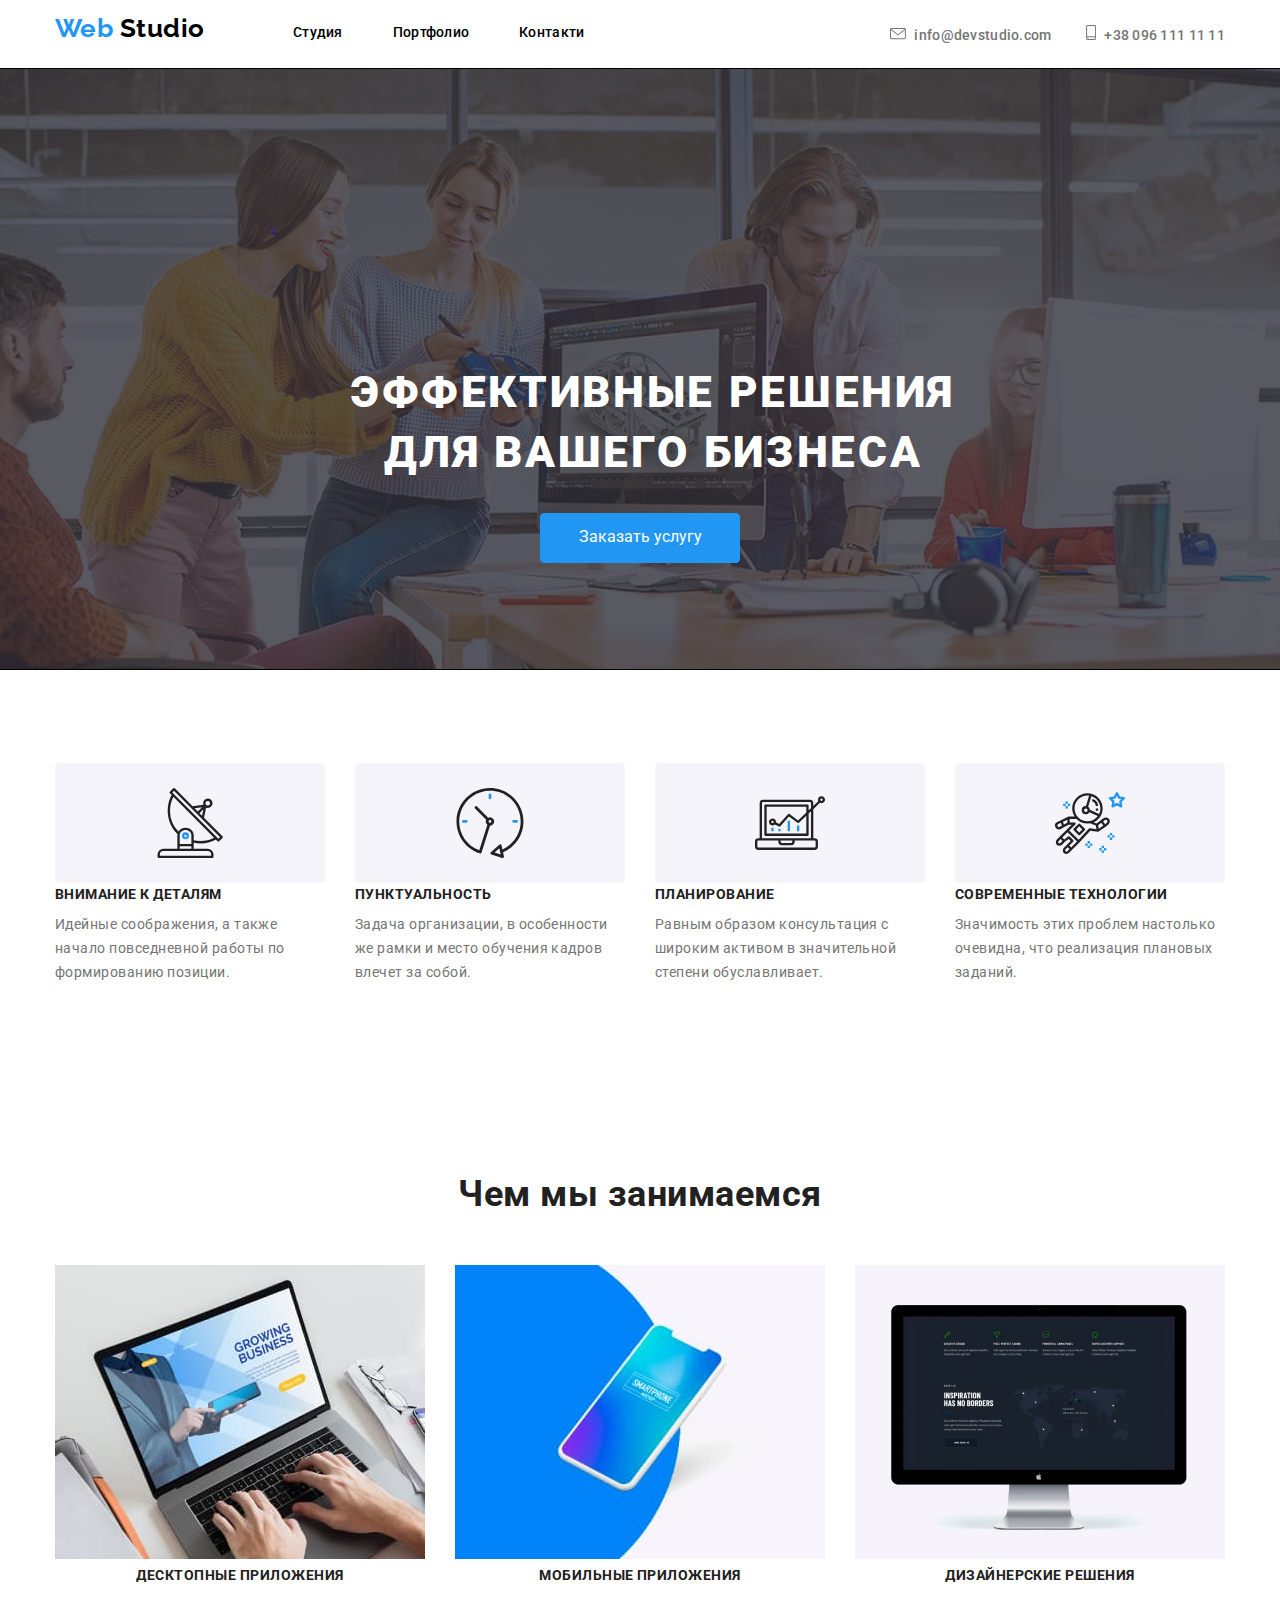
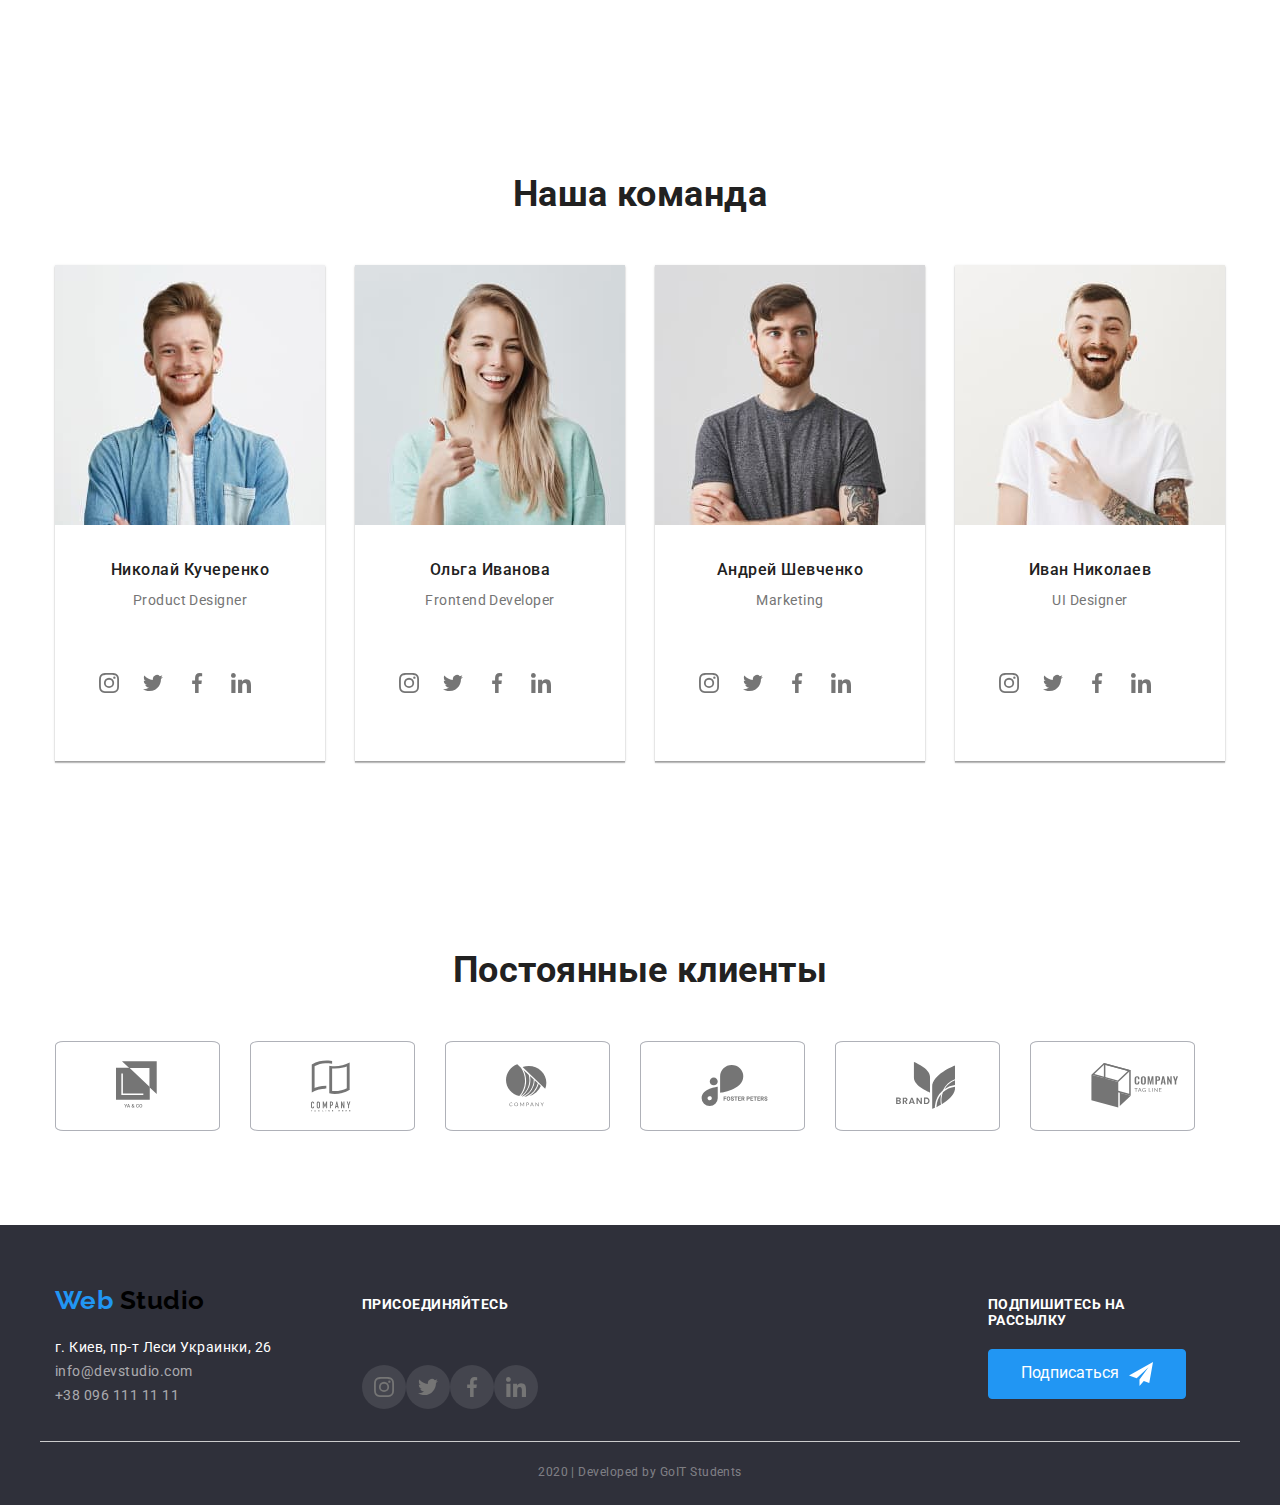
==== commit bc4c9e2b: "home work 4 final" ====
--- a/index.html
+++ b/index.html
@@ -45,28 +45,28 @@
             <div class="container container-mesedg">
                 <ul class="list">
                     <li class="list-item mesedg">
-                        <svg class="icon-tel" width="70" height="70">
+                        <svg class="icon-mesedg" width="70" height="70">
                             <use href="./images/sprite.svg#antena"></use>
                         </svg>
                         <h3 class="section-title">Внимание к деталям</h3>
                         <p class="section-text">Идейные соображения, а также начало повседневной работы по формированию позиции.</p>
                     </li>
                     <li class="list-item mesedg">
-                        <svg class="icon-tel" width="70" height="70">
+                        <svg class="icon-mesedg" width="70" height="70">
                             <use href="./images/sprite.svg#clock"></use>
                         </svg>
                         <h3 class="section-title">Пунктуальность</h3>
                         <p class="section-text">Задача организации, в особенности же рамки и место обучения кадров влечет за собой.</p>
                     </li>
                     <li class="list-item mesedg">
-                        <svg class="icon-tel" width="70" height="70">
+                        <svg class="icon-mesedg" width="70" height="70">
                             <use href="./images/sprite.svg#diagram"></use>
                         </svg>
                         <h3 class="section-title">Планирование</h3>
                         <p class="section-text">Равным образом консультация с широким активом в значительной степени обуславливает.</p>
                     </li>
                     <li class="list-item mesedg">
-                        <svg class="icon-tel" width="70" height="70">
+                        <svg class="icon-mesedg" width="70" height="70">
                             <use href="./images/sprite.svg#astronaut"></use>
                         </svg>
                         <h3 class="section-title">Современные технологии</h3>
@@ -310,34 +310,34 @@
                 <h3 class="footer-title insts">Присоединяйтесь</h3>
                 <ul class="site-nav list">
                     <li>
-                        <a href="" class="link social-link">
+                        <a href="" class="link social-link icons">
                             <svg class="icon" width="20" height="20">
                                 <use href="./images/sprite.svg#instagram"></use>
                             </svg>
                         </a>
                     </li>
                     <li>
-                        <a href="" class="link social-link">
+                        <a href="" class="link social-link icons">
                             <svg class="icon" width="20" height="20">
                                 <use href="./images/sprite.svg#twitter"></use>
                             </svg>
                          </a>
                     </li>
                     <li>
-                        <a href="" class="link social-link">
+                        <a href="" class="link social-link icons">
                             <svg class="icon" width="20" height="20">
                                 <use href="./images/sprite.svg#facebook"></use>
                             </svg>
                          </a>
                     </li>
                     <li>
-                        <a href="" class="link social-link">
+                        <a href="" class="link social-link icons">
                             <svg class="icon" width="20" height="20">
                                 <use href="./images/sprite.svg#linkedin"></use>
                             </svg>
                          </a>
                     </li> 
-                </ul>
+                </ul>   
             </div>
             <div class="mail">
                 <h3 class="footer-title mails">Подпишитесь на рассылку</h3>
--- a/css/styles.css
+++ b/css/styles.css
@@ -130,6 +130,21 @@
 .contact:hover,
 .contact:focus {
     color: var(--accent-color);
+}
+
+.icon-mail {
+    fill: var(--primary-text-color);
+    margin-right: 5px;
+}
+
+.icon-mail:hover,
+.icon-tel:hover {
+    fill: var(--accent-color);
+}
+
+.icon-tel {
+    fill: var(--primary-text-color);
+    margin-right: 5px;
 }
 
 
@@ -214,10 +229,20 @@
     margin-right: 30px;
     margin-left: 0;
     justify-content: center;
+    align-items: center;
 }
 
 .mesedg:last-child {
     margin-right: 0;
+}
+
+.icon-mesedg {
+    width: 270px;
+    height: 120px;
+    background: #F5F4FA;
+    border-radius: 4px;
+    padding-top: 25px;
+    padding-bottom: 25px;
 }
 
 .section-title {
@@ -225,7 +250,6 @@
     text-align: left;
     margin-bottom: 10px;
     
-
     color: var(--title-text-color);
     font-weight: 700;
     font-size: 14px;
@@ -345,17 +369,26 @@
 }
 
 .social-link {
+    display: inline-flex;
     width: 44px;
     height: 44px;
     border-radius: 50%;
-    background-color: #ffffff;
+    background-color: var(--primary-white-color);
+    align-items: center;
+    padding-top: 12px;
 }
 
 .social-link:hover {
     background-color: var(--accent-color);
 }
 
-
+.icon {
+    fill: var(--primary-text-color);
+}
+
+.icon:hover {
+    fill: var(--primary-white-color);;
+}
 
 .container-client {
     margin-left: auto;
@@ -378,21 +411,26 @@
 }
 
 .box-icon {
-    display: block;
+    display: flex;
     height: 90px;
-    background-size: contain;
-    background-repeat: no-repeat;
-    background-color: #F5F4FA;
-    border: 0.5px solid #000000;
+    border: 0.1px solid #AFB1B8;
     border-radius: 5%;
+    align-items: center;
+    padding-left: 60px;
 }
 
 .box-icon:hover {
-    cursor: pointer;
-    border: var(--accent-color);
-}
-
-
+    border: 0.1px solid var(--accent-color);
+    border-radius: 5%;
+}
+
+.icon-logo {
+    fill: var(--primary-text-color);
+}
+
+.icon-logo:hover {
+    fill: var(--accent-color);
+}
 
 /*Футер*/
 
@@ -458,6 +496,12 @@
 .insts {
     width: 145px;
     margin-bottom: 20px;
+}
+
+.icons {
+   padding-left: 12px;
+    background: rgba(255, 255, 255, 0.1);
+    background-position: center;
 }
 
  .mail {
@@ -485,6 +529,11 @@
     text-align: center;
     align-items: center;
     cursor: pointer;
+}
+
+.icon-send {
+    fill: var(--primary-white-color);
+    margin-left: 10px;
 }
 
 .avtor {
